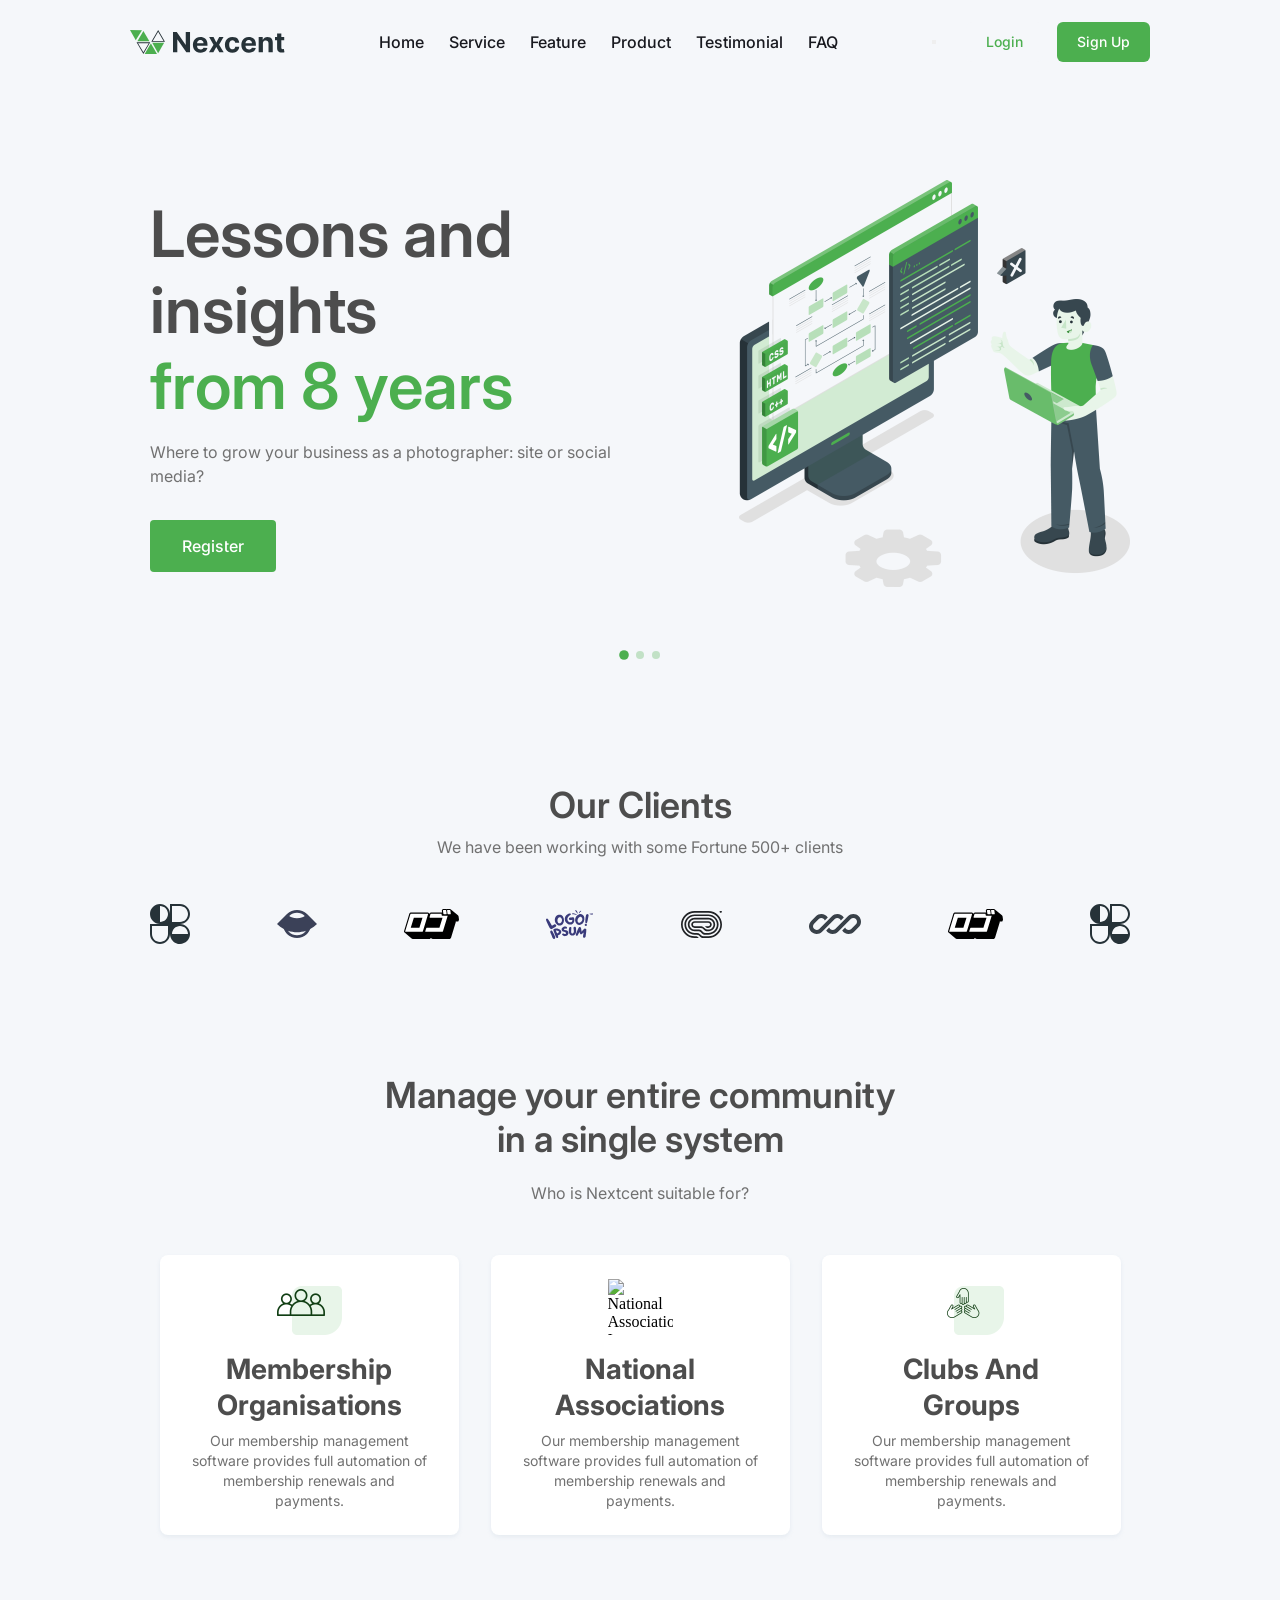
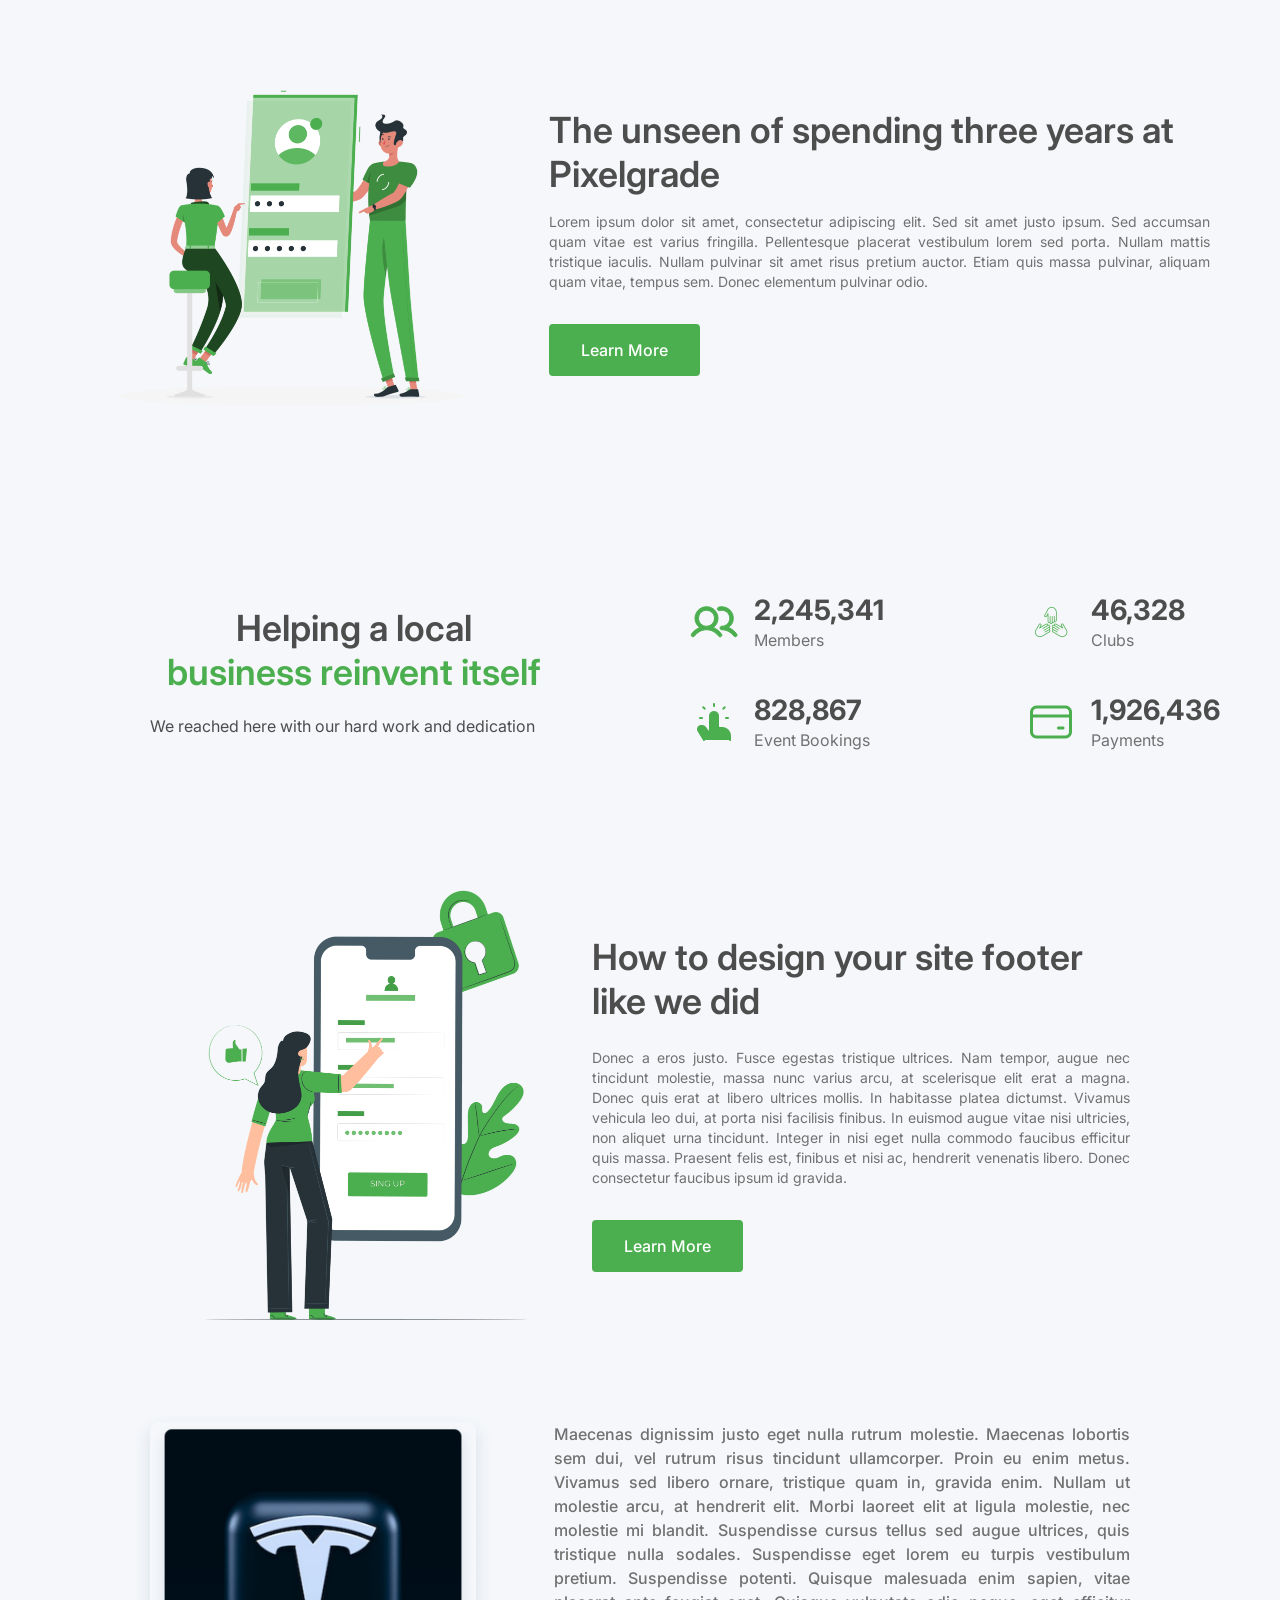
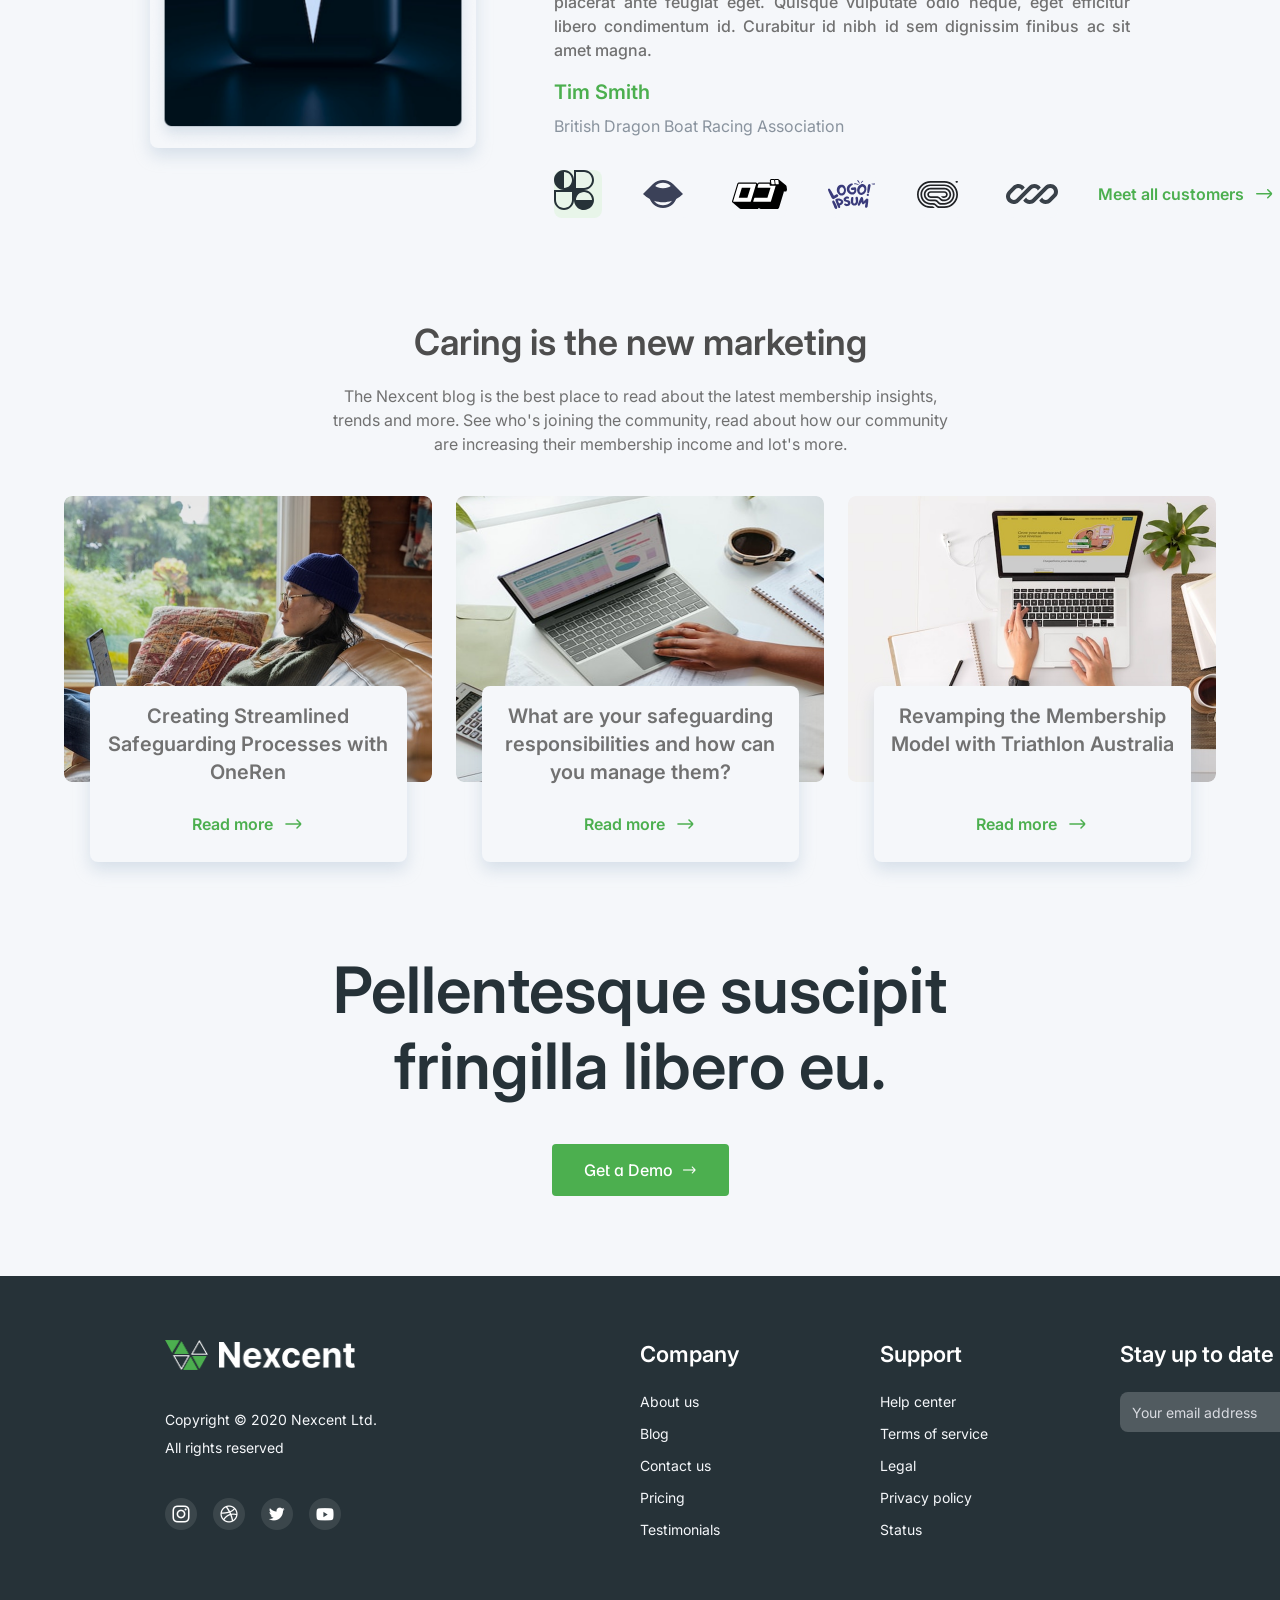
==== index.html @ bb21c82c "Add files via upload" ====
<!DOCTYPE html>
<html lang="en">
<head>
    <meta charset="UTF-8">
    <meta name="viewport" content="width=device-width, initial-scale=1.0">
    <title>Document</title>
    <link rel="preconnect" href="https://fonts.googleapis.com">
    <link rel="preconnect" href="https://fonts.gstatic.com" crossorigin>
    <link href="https://fonts.googleapis.com/css2?family=Inter:ital,opsz,wght@0,14..32,500;1,14..32,500&display=swap"
        rel="stylesheet">
    <link rel="stylesheet" href="./styles.css">
    <link rel="stylesheet" href="./media.css">
</head>


<body>

  <!-- ==========================================================================
       1. NAVBAR / HEADER (Layer: Frame 36)
       ========================================================================== -->
  <header class="navbar-frame">
    <div class="nav-container">
      <a href="#" class="nav-container__logo">
        <img src="./images/Icon.svg" alt="nexcent icon">
        <img src="./images/Nexcent.svg" alt="">
      </a>

      <div class="nav-menu-wrapper">
      <nav class="nav-container__menu">
        <a href="#" class="nav-container__link">Home</a>
        <a href="#" class="nav-container__link">Service</a>
        <a href="#" class="nav-container__link">Feature</a>
        <a href="#" class="nav-container__link">Product</a>
        <a href="#" class="nav-container__link">Testimonial</a>
        <a href="#" class="nav-container__link">FAQ</a>
      </nav>
      </div>


      <button class="hamburger" aria-label="Toggle navigation">
        <span class="bar"></span>
        <span class="bar"></span>
        <span class="bar"></span>
      </button>

      
      <div class="nav-container__actions">
        <button class="btn btn--secondary">Login</button>
        <button class="btn btn--primary">Sign Up</button>
      </div>
    </div>
  </header>

<main class="home">
  <section class="hero">
    <div class="container hero__container">

      <div class="hero__layout-wrapper">

        <div class="hero__left-branch">

          <div class="hero__text-group">
            <h1 class="hero__title">
              Lessons and insights
              <br>
              <span class="hero__title--green">from 8 years</span>
            </h1>
            <p class="hero__subtitle">Where to grow your business as a photographer: site or social media?</p>
          </div>

          <div class="hero__button-box">
            <a href="#" class="btn btn--signup">Register</a>
          </div>

        </div>

        <div class="hero__right-branch">
          <img src="./images/Illustration.png" alt="Illustration" class="hero__image">
        </div>

        <div class="hero__slider-dots">
          <span class="dot dot--active"></span>
          <span class="dot"></span>
          <span class="dot"></span>
        </div>

      </div>

      <div class="hero__dots">
        <span class="hero__dot hero__dot--active"></span>
        <span class="hero__dot"></span>
        <span class="hero__dot"></span>
      </div>

    </div>
  </section>

  <section class="clients">
    <div class="clients__text-group">
      <h2 class="clients__title">Our Clients</h2>
      <p class="clients__description">We have been working with some Fortune 500+ clients</p>
    </div>

    <div class="clients__logos">
      <img
        src="./Minimal Landing Page Design _ Website Home Page Design _ Agency Website UI Design (Community)_icon/1.svg"
        alt="Client Logo" class="clients__logo-img">
      <img
        src="./Minimal Landing Page Design _ Website Home Page Design _ Agency Website UI Design (Community)_icon/2.svg"
        alt="Client Logo" class="clients__logo-img">
      <img
        src="./Minimal Landing Page Design _ Website Home Page Design _ Agency Website UI Design (Community)_icon/3.svg"
        alt="Client Logo" class="clients__logo-img">
      <img
        src="./Minimal Landing Page Design _ Website Home Page Design _ Agency Website UI Design (Community)_icon/4.svg"
        alt="Client Logo" class="clients__logo-img">
      <img
        src="./Minimal Landing Page Design _ Website Home Page Design _ Agency Website UI Design (Community)_icon/5.svg"
        alt="Client Logo" class="clients__logo-img">
      <img
        src="./Minimal Landing Page Design _ Website Home Page Design _ Agency Website UI Design (Community)_icon/6.svg"
        alt="Client Logo" class="clients__logo-img">
      <img
        src="./Minimal Landing Page Design _ Website Home Page Design _ Agency Website UI Design (Community)_icon/3.svg"
        alt="Client Logo" class="clients__logo-img">
      <img
        src="./Minimal Landing Page Design _ Website Home Page Design _ Agency Website UI Design (Community)_icon/1.svg"
        alt="Client Logo" class="clients__logo-img">
    </div>
  </section>

  <section class="community">
    <div class="community__text-group">
      <h2 class="community__title">Manage your entire community <br> in a single system</h2>
      <p class="community__description">Who is Nextcent suitable for?</p>
    </div>

    <div class="community__cards-container">

      <article class="community__card">
        <div class="community__card-header">
          <div class="community__card-icon-wrapper">
            <img src="./images/first.png" alt="Membership Icon" class="community__card-icon">
          </div>
          <h3 class="community__card-title">Membership Organisations</h3>
        </div>
        <div class="community__card-body">
          <p class="community__card-description">
            Our membership management software provides full automation of membership renewals and payments.
          </p>
        </div>
      </article>

      <article class="community__card">
        <div class="community__card-header">
          <div class="community__card-icon-wrapper">
            <img src="./imageS/second.png" alt="National Associations Icon" class="community__card-icon">
          </div>
          <h3 class="community__card-title">National Associations</h3>
        </div>
        <div class="community__card-body">
          <p class="community__card-description">
            Our membership management software provides full automation of membership renewals and payments.
          </p>
        </div>
      </article>

      <article class="community__card">
        <div class="community__card-header">
          <div class="community__card-icon-wrapper">
            <img src="./images/third.png" alt="Clubs And Groups Icon" class="community__card-icon">
          </div>
          <h3 class="community__card-title">Clubs And <br> Groups</h3>
        </div>
        <div class="community__card-body">
          <p class="community__card-description">
            Our membership management software provides full automation of membership renewals and payments.
          </p>
        </div>
      </article>

    </div>
  </section>
</main>

<!-- MAIN BODY WRAPPER CONTAINER -->
<main class="body-container">

  <!-- 1. UNLOCK SECTION -->
  <section class="unlock">
    <div class="unlock__container">
      <!-- Frame 35: Graphic Element Frame -->
      <div class="unlock__image-wrapper">
        <img src="images/rafiki.png" alt="Illustration" class="unlock__img">
      </div>

      <!-- Frame 6: Content Box Layout -->
      <div class="unlock__content">
        <!-- Frame 5: Header & Description Group -->
        <div class="unlock__text-group">
          <h2 class="unlock__title">The unseen of spending three years at Pixelgrade</h2>
          <p class="unlock__description">
            Lorem ipsum dolor sit amet, consectetur adipiscing elit. Sed sit amet justo ipsum. Sed accumsan
            quam vitae est varius fringilla. Pellentesque placerat vestibulum lorem sed porta. Nullam mattis
            tristique iaculis. Nullam pulvinar sit amet risus pretium auctor. Etiam quis massa pulvinar,
            aliquam quam vitae, tempus sem. Donec elementum pulvinar odio.
          </p>
        </div>

        <!-- Button Layer with text Label -->
        <a href="#" class="unlock__button">
          <span class="unlock__button-label">Learn More</span>
        </a>
      </div>
    </div>
  </section>

  <!-- 2. ACHIEVEMENTS SECTION -->
  <section class="achievements">
    <div class="achievements__container">
      <!-- Section Heading Wrapper -->
      <div class="achievements__heading-wrapper">
        <div class="achievements__text-group">
          <h2 class="achievements__title">Helping a local <br> <span class="text-green">business reinvent
              itself</span></h2>
        </div>
        <p class="achievements__description">We reached here with our hard work and dedication</p>
      </div>

      <!-- Counts Grid/Container -->
      <div class="achievements__counts">
        <!-- Row 1 -->
        <div class="achievements__row">
          <!-- Stat Card 1 (Layer 2) -->
          <div class="achievements__item">
            <img src="images/Achieve1.svg" alt="" class="achievements__icon" width="48" height="48">
            <div class="achievements__details">
              <span class="achievements__number">2,245,341</span>
              <span class="achievements__label">Members</span>
            </div>
          </div>
          <!-- Stat Card 2 (Layer 1) -->
          <div class="achievements__item">
            <img src="./images/Achieve2.png" alt="" class="achievements__icon" width="48" height="48">
            <div class="achievements__details">
              <span class="achievements__number">46,328</span>
              <span class="achievements__label">Clubs</span>
            </div>
          </div>
        </div>

        <!-- Row 2 -->
        <div class="achievements__row">
          <!-- Stat Card 3 (Layer 3) -->
          <div class="achievements__item">
            <img src="images/Achieve3.png" alt="" class="achievements__icon" width="48" height="48">
            <div class="achievements__details">
              <span class="achievements__number">828,867</span>
              <span class="achievements__label">Event Bookings</span>
            </div>
          </div>
          <!-- Stat Card 4 (Layer 4) -->
          <div class="achievements__item">
            <img src="images/Achieve4.png" alt="" class="achievements__icon" width="48" height="48">
            <div class="achievements__details">
              <span class="achievements__number">1,926,436</span>
              <span class="achievements__label">Payments</span>
            </div>
          </div>
        </div>
      </div>
    </div>
  </section>

  <!-- 3. CALENDAR SECTION -->
  <section class="calendar">
    <div class="calendar__container">
      <!-- Graphic Element Frame (mobile-login/pana) -->
      <div class="calendar__image-wrapper">
        <img src="./images/pana.png" alt="Illustration" class="calendar__img">
      </div>

      <!-- Frame 6: Content Box Layout -->
      <div class="calendar__content">
        <!-- Frame 5: Header & Description Group -->
        <div class="calendar__text-group">
          <h2 class="calendar__title">How to design your site footer like we&nbsp;did</h2>
          <p class="calendar__description">
            Donec a eros justo. Fusce egestas tristique ultrices. Nam tempor, augue nec tincidunt molestie,
            massa nunc varius arcu, at scelerisque elit erat a magna. Donec quis erat at libero ultrices
            mollis. In habitasse platea dictumst. Vivamus vehicula leo dui, at porta nisi facilisis finibus.
            In euismod augue vitae nisi ultricies, non aliquet urna tincidunt. Integer in nisi eget nulla
            commodo faucibus efficitur quis massa. Praesent felis est, finibus et nisi ac, hendrerit
            venenatis libero. Donec consectetur faucibus ipsum id gravida.
          </p>
        </div>

        <!-- Button Layer with text Label -->
        <a href="#" class="calendar__button">
          <span class="calendar__button-label">Learn More</span>
        </a>
      </div>
    </div>
  </section>

  <!-- 4. CUSTOMER'S (TESTIMONIALS) SECTION -->
  <section class="customers">
    <div class="customers__container">
      <!-- Image 9 (326x326 Product Preview Asset) -->
      <div class="customers__image-wrapper">
        <img src="images/calendar.png" alt="Tesla Branding" class="customers__img" width="326" height="326">
      </div>

      <!-- Frame 11: Main Copy & Layout Container -->
      <div class="customers__info">
        <!-- Content Block Layout Track -->
        <div class="customers__content">
          <p class="customers__quote">
            Maecenas dignissim justo eget nulla rutrum molestie. Maecenas lobortis sem dui, vel rutrum risus
            tincidunt ullamcorper. Proin eu enim metus. Vivamus sed libero ornare, tristique quam in,
            gravida enim. Nullam ut molestie arcu, at hendrerit elit. Morbi laoreet elit at ligula molestie,
            nec molestie mi blandit. Suspendisse cursus tellus sed augue ultrices, quis tristique nulla
            sodales. Suspendisse eget lorem eu turpis vestibulum pretium. Suspendisse potenti. Quisque
            malesuada enim sapien, vitae placerat ante feugiat eget. Quisque vulputate odio neque, eget
            efficitur libero condimentum id. Curabitur id nibh id sem dignissim finibus ac sit amet magna.
          </p>

          <!-- Frame 7: Author Credentials Info Stacking -->
          <div class="customers__author-meta">
            <h4 class="customers__name">Tim Smith</h4>
            <span class="customers__title">British Dragon Boat Racing Association</span>
          </div>
        </div>

        <!-- Frame 14: Bottom Utility Bar -->
        <div class="customers__footer-row">
          <!-- Frame 10: Mini Logo Track Grid Wrapper -->
          <div class="customers__logos">

            <div class="customers__logo-logo1">
              <img
                src="./Minimal Landing Page Design _ Website Home Page Design _ Agency Website UI Design (Community)_icon/1.svg"
                alt="Client Logo 1">
            </div>

            <div class="customers__logo-logo2">
              <img
                src="./Minimal Landing Page Design _ Website Home Page Design _ Agency Website UI Design (Community)_icon/2.svg"
                alt="Client Logo 2">
            </div>

            <div class="customers__logo-logo3">
              <img
                src="./Minimal Landing Page Design _ Website Home Page Design _ Agency Website UI Design (Community)_icon/3.svg"
                alt="Client Logo 3">
            </div>

            <div class="customers__logo-logo4">
              <img
                src="./Minimal Landing Page Design _ Website Home Page Design _ Agency Website UI Design (Community)_icon/4.svg"
                alt="Client Logo 4">
            </div>

            <div class="customers__logo-logo5">
              <img
                src="./Minimal Landing Page Design _ Website Home Page Design _ Agency Website UI Design (Community)_icon/5.svg"
                alt="Client Logo 5">
            </div>

            <div class="customers__logo-logo6">
              <img
                src="./Minimal Landing Page Design _ Website Home Page Design _ Agency Website UI Design (Community)_icon/6.svg"
                alt="Client Logo 6">
            </div>

          </div>


          <!-- Frame 13: Interactive Navigation Call To Action link -->
          <a href="#" class="customers__link">
            <span class="customers__link-text">Meet all customers</span>
            <span class="customers__link-icon">
              <svg xmlns="http://www.w3.org/2000/svg" width="17" height="10" viewBox="0 0 17 10" fill="none">
                <path
                  d="M11.75 8.75L15.0429 5.45711C15.4334 5.06658 15.4334 4.43342 15.0429 4.04289L11.75 0.75M14.75 4.75L0.75 4.75"
                  stroke="#4CAF4F" stroke-width="1.5" stroke-linecap="round" />
              </svg>
            </span>
          </a>
        </div>
      </div>
    </div>
  </section>

  <!-- 5. COMMUNITY UPDATES (BLOG) SECTION -->
  <section class="community-updates">
    <!-- Top Component Tracking Header Block -->
    <div class="community-updates__header">
      <h2 class="community-updates__title">Caring is the new marketing</h2>
      <p class="community-updates__subtitle">
        The Nexcent blog is the best place to read about the latest membership insights, trends and more. See
        who's joining the community, read about how our community are increasing their membership income and
        lot's more.
      </p>
    </div>

    <!-- Frame 15: Grid Row Track Frame Container -->
    <div class="community-updates__grid">
      <!-- Card Item 1 -->
      <article class="community-updates__card">
        <div class="community-updates__image-wrapper">
          <img src="./images/image 18.png" alt="Article Summary" class="community-updates__img" width="368"
            height="286">
        </div>
        <!-- Floating Overlay Content Block Frame -->
        <div class="community-updates__content">
          <h3 class="community-updates__card-title">Creating Streamlined Safeguarding Processes with OneRen
          </h3>
          <!-- Frame 13: Link Layout Wrapper -->
          <a href="#" class="community-updates__link">
            <span class="community-updates__link-label">Read more</span>
            <img src="./images/Right.png" alt="right-arrow" class="community-updates__arrow">
          </a>
        </div>
      </article>

      <!-- Card Item 2 -->
      <article class="community-updates__card">
        <div class="community-updates__image-wrapper">
          <img src="./images/image 19.png" alt="Article Summary" class="community-updates__img" width="368"
            height="286">
        </div>
        <!-- Floating Overlay Content Block Frame -->
        <div class="community-updates__content">
          <h3 class="community-updates__card-title">What are your safeguarding responsibilities and how can
            you manage them?</h3>
          <!-- Frame 13: Link Layout Wrapper -->
          <a href="#" class="community-updates__link">
            <span class="community-updates__link-label">Read more</span>
            <img src="./images/Right.png" alt="right-arrow" class="community-updates__arrow">
          </a>
        </div>
      </article>

      <!-- Card Item 3 -->
      <article class="community-updates__card">
        <div class="community-updates__image-wrapper">
          <img src="./images/image 20.png" alt="Article Summary" class="community-updates__img" width="368"
            height="286">
        </div>
        <!-- Floating Overlay Content Block Frame -->
        <div class="community-updates__content">
          <h3 class="community-updates__card-title">Revamping the Membership Model with Triathlon Australia
          </h3>
          <!-- Frame 13: Link Layout Wrapper -->
          <a href="#" class="community-updates__link">
            <span class="community-updates__link-label">Read more</span>
            <img src="./images/Right.png" alt="right-arrow" class="community-updates__arrow">
          </a>
        </div>
      </article>
    </div>
  </section>

</main>

<!-- ==========================================================================
          MAIN SITE FOOTER WITH INTEGRATED CTA BANNER
          ========================================================================== -->
<footer class="main-footer">

  <!-- 1. TOP SECTION: CALL TO ACTION BANNER -->
  <section class="main-footer__cta">
    <div class="container main-footer__cta-container">
      <h2 class="main-footer__cta-title">Pellentesque suscipit <br> fringilla libero eu.</h2>

      <a href="#" class="btn btn--primary main-footer__cta-btn">
        <span class="main-footer__cta-btn-label">Get a Demo</span>
        <img src="./images/Right-white.png" alt="right arrow" class="main-footer__cta-btn-arrow" width="16" height="16">
      </a>
    </div>
  </section>

  <!-- 2. BOTTOM SECTION: CORE FOOTER LINKS & INFO -->
  <div class="main-footer__bottom">
    <div class="container main-footer__bottom-container">

      <!-- Column 1: Company Information Block -->
      <div class="main-footer__company-info">
        <a href="#" class="main-footer__logo">
          <img src="./images/Icon.png" alt="" class="main-footer__logo-icon" aria-hidden="true">
          <img src="./images/Nexcent.png" alt="Nexcent" class="main-footer__logo-text">
        </a>

        <div class="main-footer__copyright">
          <p class="main-footer__copyright-text">Copyright © 2020 Nexcent Ltd.</p>
          <p class="main-footer__copyright-subtext">All rights reserved</p>
        </div>

        <div class="main-footer__social-links">
          <a href="#" class="main-footer__social-icon" aria-label="Instagram">
            <img src="./images/footer1.png" alt="">
          </a>
          <a href="#" class="main-footer__social-icon" aria-label="Dribbble">
            <img src="./images/footer2.png" alt="">
          </a>
          <a href="#" class="main-footer__social-icon" aria-label="Twitter">
            <img src="./images/footer3.png" alt="">
          </a>
          <a href="#" class="main-footer__social-icon" aria-label="YouTube">
            <img src="./images/footer4.png" alt="">
          </a>
        </div>
      </div>

      <!-- Columns 2, 3 & 4 Grid Links Wrapper -->
      <div class="main-footer__links-grid">

        <!-- Navigation Column 1: Company -->
        <div class="main-footer__links-col">
          <h4 class="main-footer__links-title">Company</h4>
          <ul class="main-footer__links-list">
            <li><a href="#" class="main-footer__link">About us</a></li>
            <li><a href="#" class="main-footer__link">Blog</a></li>
            <li><a href="#" class="main-footer__link">Contact us</a></li>
            <li><a href="#" class="main-footer__link">Pricing</a></li>
            <li><a href="#" class="main-footer__link">Testimonials</a></li>
          </ul>
        </div>

        <!-- Navigation Column 2: Support -->
        <div class="main-footer__links-col">
          <h4 class="main-footer__links-title">Support</h4>
          <ul class="main-footer__links-list">
            <li><a href="#" class="main-footer__link">Help center</a></li>
            <li><a href="#" class="main-footer__link">Terms of service</a></li>
            <li><a href="#" class="main-footer__link">Legal</a></li>
            <li><a href="#" class="main-footer__link">Privacy policy</a></li>
            <li><a href="#" class="main-footer__link">Status</a></li>
          </ul>
        </div>

        <!-- Navigation Column 3: Stay Up To Date -->
        <div class="main-footer__links-col main-footer__links-col--newsletter">
          <h4 class="main-footer__links-title">Stay up to date</h4>

          <form class="main-footer__newsletter-form">
            <div class="main-footer__input-wrapper">
              <input type="email" placeholder="Your email address" class="main-footer__input" required
                aria-label="Your email address">
              <button type="submit" class="main-footer__input-btn" aria-label="Subscribe">
                <svg xmlns="http://www.w3.org/2000/svg" width="18" height="18" viewBox="0 0 18 18" fill="none">
                  <g clip-path="url(#clip0_1383_860)">
                    <path fill-rule="evenodd" clip-rule="evenodd"
                      d="M17.0303 0.969691C17.2341 1.17342 17.3031 1.47584 17.2079 1.74778L11.9579 16.7478C11.8563 17.038 11.5878 17.2369 11.2806 17.2494C10.9733 17.2619 10.6895 17.0856 10.5646 16.8046L7.6818 10.3182L1.1954 7.43538C0.91439 7.31049 0.738092 7.02671 0.750627 6.71945C0.763163 6.41219 0.961991 6.14371 1.25224 6.04213L16.2522 0.792127C16.5242 0.696948 16.8266 0.765962 17.0303 0.969691ZM9.14456 9.91612L11.1671 14.4667L14.7064 4.35429L9.14456 9.91612ZM13.6457 3.29362L3.53331 6.83297L8.0839 8.85546L13.6457 3.29362Z"
                      fill="white" />
                  </g>
                  <defs>
                    <clipPath id="clip0_1383_860">
                      <rect width="18" height="18" fill="white" />
                    </clipPath>
                  </defs>
                </svg>
              </button>
            </div>
          </form>
        </div>

      </div>

    </div>
  </div>
</footer>
<script src="./index.js"></script>
</body>

  </html>
---- styles.css ----
* {
    margin: 0;
    padding: 0;
    box-sizing: border-box;
}

html, body {
    background-color: var(--Neutral-Silver, #F5F7FA);
    width: 100%;
    overflow-x: hidden;
}

*, *::before, *::after {
    box-sizing: border-box;
}


img,svg {
    max-width: 100%;
    height: auto;

}

.navbar-frame {
    width: 100%;
    height: 84px;
    background: var(--Neutral-Silver, #F5F7FA);
    display: flex;
    align-items: center;
    transition: background-color 0.3s ease, backdrop-filter 0.3s ease, box-shadow 0.3s ease;
    position: fixed;
    top: 0;
    left: 0;
    z-index: 1000;
}

.navbar-frame--scrolled {
    background: rgba(245, 247, 250, 0.8);
    backdrop-filter: blur(12px);
    -webkit-backdrop-filter: blur(12px);
    box-shadow: 0 4px 20px rgba(24, 25, 31, 0.04);
}

.nav-container {
    width: 100%;
    max-width: 1440px;
    height: 100%;
    margin: 0 auto;
    padding: 0 130px;
    display: flex;
    align-items: center;
    justify-content: space-between;
}

.nav-container__logo{
    display: flex;
    align-items: center;
    gap: 8px;
}

.nav-container__logo img {
    display: block;
    height: auto;
}

.nav-menu-wrapper{
    width: 588px;
    height: 24px;
}

.nav-container__menu {
    display:flex;
    justify-content: center;
    align-items: center;
    gap: 25px;
    width: 588px;
    height: 24px;
}

.nav-container__link{
    display: flex;
    align-items: center;
    gap: 10px;
    text-decoration: none;
    color: var(--Text-Gray-900, #18191F);
    font-family: 'Inter', sans-serif;
    font-size: 16px;
    font-style: normal;
    font-weight: 500;
    line-height: 24px;
    position: relative;
}

.nav-container__link::after {
    content: '';
    position: absolute;
    bottom: -4px;
    left: 0;
    width: 100%;
    height: 2px;
    background-color: var(--Brand-Primary, #4CAF4F);
    transform: scaleX(0);
    transform-origin: right;
    transition: transform 0.3s cubic-bezier(0.25, 1, 0.5, 1);
}

.nav-container__link:hover::after {
    transform: scaleX(1);
    transform-origin: left;
}

.nav-container__actions{
    display: inline-flex;
    align-items: flex-start;
    gap: 14px;
}

.btn {
    display: flex;
    padding: 10px 20px;
    align-items: center;
    gap: 10px;
    border: none;
    border-radius: 6px;
    cursor: pointer;
    text-align: center;
    font-feature-settings: 'salt' on, 'liga' off, 'clig' off;
    font-family: 'Inter', sans-serif;
    font-size: 14px;
    font-style: normal;
    font-weight: 500;
    line-height: 20px;
    transition: background-color 0.25s ease, transform 0.25s cubic-bezier(0.25, 1, 0.5, 1), box-shadow 0.25s ease;
}

.btn--secondary {
    background: var(--Neutral-Silver, #F5F7FA);
    color: var(--Brand-Primary, #4CAF4F);
}

.btn--primary {
    background: var(--Brand-Primary, #4CAF4F);
    color: var(--Default-White, #FFF);
}

.btn--primary:hover {
    background: #3B8E3F;
    transform: translateY(-2px);
    box-shadow: 0 4px 14px rgba(76, 175, 79, 0.3);
}

.btn--secondary:hover {
    background: #EBEFF4;
    transform: translateY(-2px);
    box-shadow: 0 4px 12px rgba(24, 25, 31, 0.05);
}

main {
    display: flex;
    flex-direction: column;
    align-items: flex-start;
    gap: 40px;
    width: 100%;
}


body {
    padding-top: 84px;
}

/* The full-width outer section providing the light silver background */
.hero {
    background: var(--Neutral-Silver, #F5F7FA);
    width: 100%;
}

/* The layout engine container splitting the left and right branches */
.hero__layout-wrapper {
    display: flex;
    justify-content: center;
    /* or flex-start, depending on if you want it perfectly centered */
    align-items: center;
    gap: 104px;
    /* This will now be the ONLY space between the text and image */
    padding: 96px 150px;
    width: 100%;
    max-width: 1440px;
    margin: 0 auto;
}

.hero__left-branch {
    display: flex;
    flex-direction: column;
    align-items: flex-start;
    /* Keeps all text and the button left-aligned */
    gap: 32px;
    /* Perfect 32px gap separating text box and button box */
    flex: 1 1 0;
    /* Let it scale smoothly across modern screens */
    min-width: 450px;
}

.hero__text-group {
    display: flex;
    flex-direction: column;
    align-items: flex-start;
    gap: 16px;
    align-self: stretch;
}

.hero__title {
    align-self: stretch;
    color: var(--Neutral-D_Grey, #4D4D4D);
    font-family: 'Inter', sans-serif;
    font-size: 64px;
    font-style: normal;
    font-weight: 600;
    line-height: 76px;
    /* 118.75% */
    margin: 0px;
}

/* Modifer class to turn just the specific phrase green */
.hero__title--green {
    color: var(--Brand-Primary, #4CAF4F);
}

.hero__subtitle {
    align-self: stretch;
    margin: 0;
    /* Clear out default browser paragraph margins */
    color: var(--Neutral-Grey, #717171);
    font-family: 'Inter', sans-serif;
    font-size: 16px;
    font-style: normal;
    font-weight: 400;
    line-height: 24px;
    /* 150% */
}

/* 1. The wrapper handles positioning in your left column */
.hero__button-box {
    display: block;
}

/* 2. The link itself holds all the style, padding, and text tokens */
.btn--signup {
    /* Layout & Box Size */
    display: inline-flex;
    padding: 14px 32px;
    justify-content: center;
    align-items: center;
    gap: 10px;
    border-radius: 4px;
    background: var(--Brand-Primary, #4CAF4F);
    text-decoration: none;

    /* Typography */
    color: var(--Neutral-White, #FFF);
    text-align: center;
    font-family: 'Inter', sans-serif;
    font-size: 16px;
    font-style: normal;
    font-weight: 500;
    line-height: 24px;

    /* Micro-interactions */
    cursor: pointer;
    /* Smoothly transitions the background color over 0.2 seconds */
    transition: background-color 0.2s ease, transform 0.1s ease;
}

/* 3. Hover State (When user mouse glides over) */
.btn--signup:hover {
    /* A slightly deeper rich green for visual feedback */
    background-color: #3B8E41;
}

/* 4. Active State (The exact millisecond the user clicks down) */
.btn--signup:active {
    /* Gives a subtle "pressed down" physical depth effect */
    transform: scale(0.98);
}

/* 1. The container defines the exact box size from Figma */
.hero__right-branch {
    width: 391px;
    height: 407px;
    display: flex;
    justify-content: center;
    align-items: center;
    flex-shrink: 0;
}

/* 2. The image fluidly fills the container perfectly */
.hero__image {
    width: 100%;
    height: 100%;
    object-fit: contain;
    /* Ensures the illustration stays sharp and un-stretched */
    display: block;
}

/* Make sure your main container allows absolute positioning inside it */
.hero {
    position: relative;
    background-color: var(--Neutral-Silver, #F5F7FA);
    width: 100%;
}

/* 1. Position the dot wrapper at the bottom center */
.hero__slider-dots {
    position: absolute;
    bottom: 24px;
    /* Distance from the bottom edge of the hero section */
    left: 50%;
    transform: translateX(-50%);
    /* Perfectly centers it horizontally */

    display: flex;
    gap: 8px;
    /* Space between each dot */
}

/* 2. Style the individual dots */
.dot {
    width: 8px;
    height: 8px;
    border-radius: 50%;
    background-color: var(--Brand-Primary-Light, #4CAF4F);
    opacity: 0.3;
    /* Inactive dots are faded out */
    cursor: pointer;
    transition: opacity 0.2s ease, transform 0.2s ease;
}

/* 3. Style the active/selected dot */
.dot--active {
    opacity: 1;
    /* Fully visible */
    transform: scale(1.2);
    /* Slightly larger to stand out, or you can make it oblong if Figma shows a pill shape */
}

/* Hover effect for desktop users */
.dot:hover {
    opacity: 0.7;
}

.home {
    /* Changed from inline-flex to flex so the container fills the full screen width */
    display: flex;
    flex-direction: column;
    align-items: flex-start;

    /* This keeps the exact 40px spacing between Hero, Clients, and Community from Figma */
    gap: 100px;
    width: 100%;
}

/* ==========================================================================
   CLIENTS SECTION STYLES
   ========================================================================== */

.clients {
    display: flex;
    flex-direction: column;
    align-items: center;

    /* Matches the exact 16px vertical gap between text and logos from your Figma specs */
    gap: 16px;

    /* Global alignment footprint */
    width: 100%;
    max-width: 1440px;
    margin: 0 auto;
    padding: 0 150px;
    box-sizing: border-box;
}

.clients__text-group {
    display: flex;
    flex-direction: column;
    align-items: center;

    /* Keeps your exact 8px vertical gap between the title and the description */
    gap: 8px;

    /* Responsive fix: Fits beautifully inside your 150px padding axis */
    width: 100%;
    max-width: 1110px;

    /* Centers the text content inside itself */
    text-align: center;
}

.clients__logos {
    display: flex;
    height: 98px;
    justify-content: space-between;
    align-items: center;
    align-self: stretch;
    /* Spreads out perfectly to match the text group width above */

    /* Responsive safety: Allows logos to wrap on smaller screens instead of shrinking to microscopic sizes */
    flex-wrap: wrap;
}

/* Optional: Clean constraint for the logo images inside so they scale uniformly */
.clients__logo-img {
    max-height: 100%;
    object-fit: contain;
}

.clients__title {
    align-self: stretch;
    color: var(--Neutral-D_Grey, #4D4D4D);
    text-align: center;

    /* Heading/Headline 2 */
    font-family: 'Inter', sans-serif;
    font-size: 36px;
    font-style: normal;
    font-weight: 600;
    line-height: 44px;
    /* 122.222% */

    /* Clear out default browser heading margins */
    margin: 0;
}

.clients__description {
    align-self: stretch;
    color: var(--Neutral-Grey, #717171);
    text-align: center;

    /* Body/Regular/Body 2 */
    font-family: 'Inter', sans-serif;
    font-size: 16px;
    font-style: normal;
    font-weight: 400;
    line-height: 24px;
    /* 150% */

    /* Clear out default browser paragraph margins */
    margin: 0;
}

.clients__logos {
    display: flex;
    height: 98px;
    justify-content: space-between;
    align-items: center;
    align-self: stretch;
}

.community {
    display: flex;
    flex-direction: column;
    align-items: center;

    /* Exact 16px vertical gap between the title group and the cards container */
    gap: 50px;

    /* Matches your global layout footprint */
    width: 100%;
    max-width: 1440px;
    margin: 0 auto;
    padding: 0 150px;
    /* Aligns with your navbar and hero boundaries */
    box-sizing: border-box;
}

.community__text-group {
    display: flex;
    flex-direction: column;
    align-items: center;
    /* Centers the title and description text fields */

    /* Exact 8px vertical gap between your title and subtitle from Figma */
    gap: 20px;

    width: 100%;
    align-self: stretch;
    /* Allows it to expand cleanly within the master community section */
}

.community__title {
    width: 100%;
    max-width: 542px;
    /* Forces text wrap to match Figma exactly on desktop */
    color: var(--Neutral-D_Grey, #4D4D4D);
    text-align: center;

    /* Heading/Headline 2 */
    font-family: 'Inter', sans-serif;
    font-size: 36px;
    font-style: normal;
    font-weight: 600;
    line-height: 44px;
    /* 122.222% */

    /* Clear default browser margins */
    margin: 0;
}

.community__description {
    align-self: stretch;
    color: var(--Neutral-Grey, #717171);
    text-align: center;

    /* Body/Regular/Body 2 */
    font-family: 'Inter', sans-serif;
    font-size: 16px;
    font-style: normal;
    font-weight: 400;
    line-height: 24px;
    /* 150% */

    /* Clear default browser margins */
    margin: 0;
}

.community__cards-container {
    display: flex;
    justify-content: center;
    align-items: center;
    gap: 32px;
    /* Matches our locked-in global footprint */
    width: 100%;
    max-width: 1440px;
    box-sizing: border-box;

    /* Responsive safety: lets cards stack vertically on smaller mobile screens */
    flex-wrap: wrap;
}

/* 1. Base Card Styling (Ensure transitions are active) */
.community__card {
    background: #FFFFFF;
    border-radius: 8px;
    /* Smooth rounded corners */
    padding: 24px;
    box-sizing: border-box;

    /* Crucial: Smooth transition for the shadow and positioning change */
    transition: transform 0.3s cubic-bezier(0.25, 0.8, 0.25, 1),
        box-shadow 0.3s cubic-bezier(0.25, 0.8, 0.25, 1);

    /* Optional base shadow so the transition isn't harsh */
    box-shadow: 0 2px 4px rgba(0, 0, 0, 0.05);
}

/* 2. The Hover Trigger */
.community__card:hover {
    /* Lifts the card slightly upwards */
    transform: translateY(-6px);

    /* Creates a soft, deep depth shadow underneath */
    box-shadow: 0 12px 24px rgba(0, 0, 0, 0.12);

    /* Changes cursor to hand pointer to indicate interactivity */
    cursor: pointer;
}

/* 3. Optional: Subtle Icon Pop on Hover */
/* This gives an extra micro-interaction to the icon inside the active card */
.community__card:hover .community__card-icon {
    transform: scale(1.05);
}

.community__card-icon {
    transition: transform 0.3s ease;
}

.community__card {
    display: flex;
    flex-direction: column;
    align-items: center;

    /* Exact layout & padding sizing from Figma */
    width: 299px;
    padding: 24px 32px;
    gap: 8px;
    /* Internal vertical spacing between icon, title, and text */
    flex-shrink: 0;

    /* Visual styling variables */
    border-radius: 8px;
    background: var(--Neutral-White, #FFF);
    box-shadow: 0 2px 4px 0 rgba(171, 190, 209, 0.20);
    box-sizing: border-box;
    /* Ensures padding stays contained within the 299px width */
}

.community__card-header {
    display: flex;
    flex-direction: column;
    align-items: center;

    /* Exact 16px gap separating the icon image and the title text from Figma */
    gap: 16px;

    width: 100%;
    max-width: 267px;
    /* Matches the layout bounds inside your card components */
}

.community__card-icon-wrapper {
    width: 65px;
    height: 56px;

    /* Ensures centering if your icons are raw SVGs inside the wrapper */
    display: flex;
    justify-content: center;
    align-items: center;
}

/* Optional: Ensures the vector/image itself fills the bounding box properly */
.community__card-icon-wrapper img {
    width: 100%;
    height: 100%;
    object-fit: contain;
}

.community__card-title {
    align-self: stretch;
    color: var(--Neutral-D_Grey, #4D4D4D);
    text-align: center;

    /* Heading/Headline 3 */
    font-family: 'Inter', sans-serif;
    font-size: 28px;
    font-style: normal;
    font-weight: 700;
    line-height: 36px;
    /* 128.571% */

    /* Clear default browser heading margins */
    margin: 0;
}

.community__card-body {
    display: flex;
    align-items: flex-start;

    /* Exact 8px internal vertical/horizontal gap layout rule from Figma */
    gap: 8px;

    /* Ensures the text box fills out the width of the card framework */
    width: 100%;
}

.community__card-description {
    width: 100%;
    max-width: 251px;
    /* Replicates the exact text wrap bound from your Figma spec */
    color: var(--Neutral-Grey, #717171);
    text-align: center;

    /* Body/Regular/Body 3 */
    font-family: 'Inter', sans-serif;
    font-size: 14px;
    font-style: normal;
    font-weight: 400;
    line-height: 20px;
    /* 142.857% */

    /* Clear default browser paragraph margins */
    margin: 0;
}

.body-container {
    display: flex;
    flex-direction: column;
    justify-content: center;
    align-items: flex-start;

    /* Perfect vertical separation between each major layout block */
    gap: 70px;

    width: 100%;
    box-sizing: border-box;


    padding-top: 90px;
    margin-bottom: 90px;
}

/* ==========================================================================
   UNLOCK SECTION - CONTAINER & LEFT COLUMN (IMAGE)
   ========================================================================== */

/* Section Parent Wrapper Box */
.unlock {
    display: flex;
    align-items: flex-start;
    width: 100%;
}

/* Inner Row Layout Track Component */
.unlock__container {
    display: flex;
    justify-content: space-between;
    align-items: center;

    /* Responsive layout constraints mirroring your design safety space */
    width: 100%;
    max-width: 1140px;
    margin: 0 auto;
    box-sizing: border-box;
}

/* Frame 35: Left Column Graphic Wrapper Frame */
.unlock__image-wrapper {
    display: flex;
    justify-content: center;
    align-items: center;
    flex-shrink: 0;

    /* Exact layout bounding from your Figma specification specs */
    width: 442px;
    height: 433px;
    padding: 52px 0;
    box-sizing: border-box;
}

/* mobile-login/rafiki: The Graphic Asset Vector Layer */
.unlock__img {
    /* Rounded cleanly from sub-pixels for crisp browser rendering */
    width: 442px;
    height: 329px;

    flex-shrink: 0;
    object-fit: contain;
}

.unlock__content {
    display: flex;
    flex-direction: column;
    align-items: flex-start;

    /* Exact layout bounding from your Figma specification specs */
    gap: 32px;
    width: 100%;
    max-width: 661px;
    flex-shrink: 1;

    box-sizing: border-box;
}

.unlock__text-group {
    display: flex;
    flex-direction: column;
    align-items: flex-start;

    /* Exact layout bounding from your Figma specification specs */
    width: 100%;
    gap: 16px;
}

.unlock__title {
    /* Layout */
    align-self: stretch;

    /* Typography */
    font-family: 'Inter', sans-serif;
    font-size: 36px;
    font-weight: 600;
    line-height: 44px;
    font-style: normal;

    /* Color */
    color: #4D4D4D;
    /* var(--Neutral-D_Grey) */

    /* Reset margins for consistent alignment */
    margin: 0;
}

.unlock__description {
    /* Layout */
    align-self: stretch;

    /* Typography */
    font-family: 'Inter', sans-serif;
    font-size: 14px;
    font-weight: 400;
    line-height: 20px;
    font-style: normal;
    text-align: justify;

    /* Color */
    color: #717171;
    /* var(--Neutral-Grey) */

    /* Reset margins for clean alignment */
    margin: 0;
}

.unlock__button {
    display: inline-flex;
    /* Ensures it sizes perfectly around your padding rules */
    justify-content: center;
    align-items: center;
    gap: 10px;

    /* Layout Dimensions & Curves */
    padding: 14px 32px;
    border-radius: 4px;

    /* Colors */
    background-color: #4CAF4F;
    /* var(--Brand-Primary) */
    text-decoration: none;

    /* Smooth transition effect for mouse hovers */
    transition: background-color 0.2s ease-in-out;
}

/* Interactive feedback state */
.unlock__button:hover {
    background-color: #3B8E3F;
    /* Slightly darker green tone for depth */
}

.unlock__button-label {
    /* Layout Alignment */
    text-align: center;

    /* Typography Styles */
    font-family: 'Inter', sans-serif;
    font-size: 16px;
    font-style: normal;
    font-weight: 500;
    line-height: 24px;

    /* Color Token */
    color: #FFFFFF;
    /* var(--Neutral-White) */
}

/* ==========================================================================
   ACHIEVEMENTS SECTION
   ========================================================================== */

/* Full-bleed section background track layout wrapper */
.achievements {
    width: 100%;
    background-color: #F5F7FA;
    /* Typical light gray background token for these section types */
}

/* Row wrapper container element */
.achievements__container {
    display: flex;
    justify-content: space-between;
    align-items: center;
    width: 100%;
    max-width: 1440px;
    margin: 0 auto;
    

    padding: 64px 150px;
    box-sizing: border-box;


}

.achievements__heading-wrapper {
    display: flex;
    flex-direction: column;
    align-items: flex-start;
    gap: 20px;

    /* Responsive layout constraints */
    width: 100%;
    max-width: 540px;
    flex-shrink: 0;
    justify-content: center;
}

.achievements__text-group {
    display: flex;
    flex-direction: column;
    align-items: flex-start;
    gap: 8px;
    width: 100%;
    justify-content: center;
    /* Ensures it fills its parent container nicely */
}

/* Achievements Section Title Heading */
.achievements__title {
    width: 100%;
    max-width: 408px;
    margin: 0;
    text-align: center;
    /* Clear out default browser heading margins */

    /* Typography Specifications */
    font-family: 'Inter', sans-serif;
    font-size: 36px;
    font-style: normal;
    font-weight: 600;
    line-height: 44px;

    /* Default Dark Gray Base Color Token */
    color: #4D4D4D;
    /* var(--Neutral-D_Grey) */
}

/* Green Color Accent Treatment */
.achievements__title .text-green {
    color: #4CAF4F;
    /* var(--Brand-Primary) */
    font-family: inherit;
    /* Automatically inherits the font weights/sizes from parent */
    font-size: inherit;
    font-weight: inherit;
    line-height: inherit;
}

/* Achievements Subtext Description */
.achievements__description {
    align-self: stretch;
    margin: 0;
    /* Clears default browser paragraph spacing */

    /* Typography Specs */
    font-family: 'Inter', sans-serif;
    font-size: 16px;
    font-style: normal;
    font-weight: 400;
    line-height: 24px;

    /* Deep Text Color Token */
    color: #4D4D4D;
    /* var(--Text-Gray-900) */
}

/* Container for the stats items/rows */
.achievements__counts {
    display: flex;
    flex-direction: column;
    align-items: center;
    gap: 40px;

    /* Ensure it doesn't shrink awkwardly next to the text column */
    flex-shrink: 0;
}

/* Stats grid horizontal row layout */
.achievements__row {
    display: flex;
    flex-direction: row;
    /* Arranges the stat items horizontally side-by-side */
    align-items: center;
    gap: 150px;
    width: 100%;
    /* Spans the full width of the parent container */
}

/* Individual stat block item layout */
.achievements__item {
    display: flex;
    flex-direction: row;
    /* Ensures icon and text stack sit cleanly side-by-side */
    align-items: center;
    gap: 16px;

    /* Keeps items neatly balanced within rows */
    flex: 1;
}

/* Individual Stat Icon Block */
.achievements__icon {
    width: 48px;
    height: 48px;

    /* Ensures the icon maintains aspect ratio and doesn't squash or distort */
    object-fit: contain;
    flex-shrink: 0;
}

/* Text content column layout stack */
.achievements__details {
    display: flex;
    flex-direction: column;
    align-items: flex-start;

    /* Since Figma didn't specify a gap, we will set a small fallback 
       or let default line-height / typography rules handle spacing */
    gap: 0;
}

/* Big Metric Counter Number */
.achievements__number {
    display: block;
    /* Ensures it stacks cleanly as a separate line layer */

    /* Typography Specifications */
    font-family: 'Inter', sans-serif;
    font-size: 28px;
    font-style: normal;
    font-weight: 700;
    line-height: 36px;

    /* Neutral Dark Gray Color Token */
    color: #4D4D4D;
    /* var(--Neutral-D_Grey) */
}

/* Metric Description Label */
.achievements__label {
    display: block;
    /* Ensures it drops cleanly underneath the number block */

    /* Typography Specifications */
    font-family: 'Inter', sans-serif;
    font-size: 16px;
    font-style: normal;
    font-weight: 400;
    line-height: 24px;

    /* Medium Gray Color Token */
    color: #717171;
    /* var(--Neutral-Grey) */
}

/* ==========================================================================
   CALENDAR SECTION
   ========================================================================== */

/* Outer Section Wrapper */
.calendar {
    width: 100%;
    padding: 0;
}

/* Inner Layout Grid Container */
.calendar__container {
    display: flex;
    justify-content: space-between;
    align-items: center;
    /* Vertically aligns elements in the center */

    width: 100%;
    max-width: 1440px;
    margin: 0 auto;
    padding: 0 150px;
    /* Staying loyal to our 150px grid lines! */
    box-sizing: border-box;
}

/* Image Column Container */
.calendar__image-wrapper {
    width: 442px;
    /* Cleaned up from 441.533px */
    height: 434px;
    /* Cleaned up from 433.399px */
    flex-shrink: 0;
    /* Prevents the illustration from warping/shrinking */
}

/* Image Element Graphic */
.calendar__img {
    width: 100%;
    height: 100%;
    object-fit: contain;
    /* Ensures the graphic stays crisp and perfectly proportioned */
}

/* Right Column: Text and Button Content Wrapper */
.calendar__content {
    display: flex;
    flex-direction: column;
    align-items: flex-start;
    gap: 32px;

    width: 100%;
    max-width: 661px;
    flex-shrink: 1;
    /* Prevents the column from narrowing layout lines */
}

/* Core Typographic Hierarchy Wrapper */
.calendar__text-group {
    display: flex;
    flex-direction: column;
    align-items: flex-start;
    gap: 25px;

    width: 100%;
    max-width: 601px;
}

/* Main Section Heading */
.calendar__title {
    align-self: stretch;
    margin: 0;
    /* Clears default browser heading spacing */

    /* Typography Specifications */
    font-family: 'Inter', sans-serif;
    font-size: 36px;
    font-style: normal;
    font-weight: 600;
    line-height: 44px;

    /* Colors */
    color: #4D4D4D;
    /* var(--Neutral-D_Grey) */
}

/* Section Description Paragraph */
.calendar__description {
    margin: 0;
    /* Erases standard native browser margins */

    /* Typography Specifications */
    font-family: 'Inter', sans-serif;
    font-size: 14px;
    font-style: normal;
    font-weight: 400;
    line-height: 20px;
    text-align: justify;

    /* Colors */
    color: #717171;
    /* var(--Neutral-Grey) */
}

/* Primary Action Button Link Component */
.calendar__button {
    display: inline-flex;
    /* Keeps it behaving like an inline block but unlocks flex layout engines */
    justify-content: center;
    align-items: center;
    gap: 10px;

    /* Box Model Sizing and Shape Layout Elements */
    padding: 14px 32px;
    border-radius: 4px;
    text-decoration: none;
    /* Strips browser anchor underline decoration strings */

    /* Solid Brand Primary Color Variable Tokens */
    background: #4CAF4F;
    /* var(--Brand-Primary) */

    /* Performance transitions for smooth hover states */
    transition: background-color 0.2s ease-in-out;
}

/* Accessible Interactive State Layer Tracking */
.calendar__button:hover {
    background: #3B963E;
    /* Darkens slightly on mouse cursor focus layers */
}

/* Button Inner Text Label */
.calendar__button-label {
    text-align: center;

    /* Typography Specifications */
    font-family: 'Inter', sans-serif;
    font-size: 16px;
    font-style: normal;
    font-weight: 500;
    line-height: 24px;

    /* Color Token */
    color: #FFFFFF;
    /* var(--Neutral-White) */
}

/* ==========================================================================
   CUSTOMERS SECTION
   ========================================================================== */

/* Full-width wrapper to carry the light silver background stretch */
.customers {
    width: 100%;
    background: #F5F7FA;
    /* var(--Neutral-Silver) */
}

/* Inner Layout Grid Container */
.customers__container {
    display: flex;
    align-items: stretch;
    gap: 78px;
    /* High-contrast gap spacing between child elements */

    width: 100%;
    max-width: 1440px;
    margin: 0 auto;

    /* 32px vertical breathing room, locked to our 150px master side layout rules */
    padding: 32px 150px;
    box-sizing: border-box;
}

/* Image Column Frame */
.customers__image-wrapper {
    width: 326px;
    height: 326px;
    flex-shrink: 0;

    border-radius: 8px;
    overflow: hidden;
    box-shadow: 0 8px 16px 0 rgba(171, 190, 209, 0.40);

    /* Ensuring no underlying wrapper color bleeds through */
    background-color: #F5F7FA;
}

/* Graphic Element Styling */
.customers__img {
    display: block;
    /* Destroys the inline text-baseline gap completely */
    width: 100%;
    height: 100%;
    object-fit: cover;
    border: none;
    /* Strips out any native browser border defaults */
}

/* Right Side Content Column Layout Track */
.customers__info {
    display: flex;
    flex-direction: column;
    justify-content: space-between;
    /* Automatically aligns top text and bottom footer perfectly to match image bounds */
    flex: 1;
}

/* Content Block Group (Quote + Author Attribution) */
.customers__content {
    display: flex;
    flex-direction: column;
    align-items: flex-start;
    gap: 16px;

    /* Stretches to fill the entire parent column width layout */
    align-self: stretch;
}

/* Testimonial Quote Text Block */
.customers__quote {
    align-self: stretch;
    margin: 0;
    /* Clears native browser margin variations */

    /* Typography Specifications */
    font-family: 'Inter', sans-serif;
    font-size: 16px;
    font-style: normal;
    font-weight: 500;
    line-height: 24px;
    text-align: justify;

    /* Colors */
    color: #717171;
    /* var(--Neutral-Grey) */
}

/* Customer Author Metadata Stack */
.customers__author-meta {
    display: flex;
    flex-direction: column;
    align-items: flex-start;
    gap: 8px;

    /* Stretches to match the layout width lines perfectly */
    align-self: stretch;
}

/* Customer Name Label */
.customers__name {
    align-self: stretch;
    margin: 0;
    /* Clear out native user-agent header gaps */

    /* Typography Specifications */
    font-family: 'Inter', sans-serif;
    font-size: 20px;
    font-style: normal;
    font-weight: 600;
    line-height: 28px;

    /* Brand Accent Branding */
    color: #4CAF4F;
    /* var(--Brand-Primary) */
}

/* Customer Corporate Title / Organization Subtitle */
.customers__title {
    align-self: stretch;

    /* Typography Specifications */
    font-family: 'Inter', sans-serif;
    font-size: 16px;
    font-style: normal;
    font-weight: 400;
    line-height: 24px;

    /* Colors */
    color: #89939E;
    /* var(--Neutral-L_Grey) */
}

/* Bottom Row Layout (Logos + CTA Link) */
.customers__footer-row {
    display: flex;
    align-items: center;
    gap: 32px;

    /* Stretches to match the layout width perfectly */
    align-self: stretch;
    margin-top: 32px;
}

/* Client Brand Logo Strip Container */
.customers__logos {
    display: flex;
    align-items: center;
    gap: 41px;
    flex-shrink: 0;
    /* CRITICAL: Prevents the text link from compressing the logos */
    flex-wrap: nowrap;
    /* Forces them to stay strictly on one solid line */
}

/* Logo 1 Specific Wrapper */
.customers__logo-logo1 {
    display: flex;
    align-items: center;

    /* Exact pixel paddings from design spec */
    padding: 0.195px 7.647px 7.805px 0.353px;

    border-radius: 8px;
    background: #E8F5E9;
    /* var(--Tint-T5) */
    flex-shrink: 0;
}

/* Ensure the vector inside behaves gracefully within the padding boundaries */
.customers__logo-logo1 img {
    display: block;
    width: auto;
    height: auto;
}

/* Logo 2 Specific Wrapper */
.customers__logo-logo2 {
    display: flex;
    align-items: center;
    height: 48px;

    /* Exact pixel paddings from design spec */
    padding: 9.847px 7.888px 10.153px 0.112px;

    border-radius: 8px;
    background: #F5F7FA;
    /* var(--Neutral-Silver) */
    box-sizing: border-box;
    /* Safely locks padding to the 48px height footprint */
    flex-shrink: 0;
}

.customers__logo-logo2 img {
    display: block;
    width: auto;
    height: auto;
}

/* Logo 3 Specific Wrapper */
.customers__logo-logo3 {
    display: flex;
    align-items: center;
    justify-content: flex-end;
    height: 48px;

    /* Pixel paddings from design spec */
    padding: 8.847px 0 9.153px 0;

    border-radius: 8px;
    background: #F5F7FA;
    /* var(--Neutral-Silver) */
    box-sizing: border-box;
    flex-shrink: 0;
}

.customers__logo-logo3 img {
    display: block;
    width: auto;
    height: auto;
}

/* Logo 4 Specific Wrapper */
.customers__logo-logo4 {
    display: flex;
    align-items: center;
    justify-content: center;
    width: 48px;
    height: 48px;

    /* Exact pixel paddings from design spec */
    padding: 9.847px 1px 9.153px 0;

    border-radius: 8px;
    background: #F5F7FA;
    /* var(--Neutral-Silver) */
    box-sizing: border-box;
    flex-shrink: 0;
}

.customers__logo-logo4 img {
    display: block;
    width: auto;
    height: auto;
}

/* Logo 5 Specific Wrapper */
.customers__logo-logo5 {
    display: flex;
    align-items: center;
    height: 48px;

    /* Exact pixel paddings from design spec */
    padding: 10.847px 7px 10.153px 0;

    border-radius: 8px;
    background: #F5F7FA;
    /* var(--Neutral-Silver) */
    box-sizing: border-box;
    flex-shrink: 0;
}

.customers__logo-logo5 img {
    display: block;
    width: auto;
    height: auto;
}

/* Logo 6 Specific Wrapper */
.customers__logo-logo6 {
    display: flex;
    align-items: center;
    justify-content: flex-end;
    height: 48px;

    /* Exact pixel paddings from design spec */
    padding: 13.847px 0 14.153px 0;

    border-radius: 8px;
    background: #F5F7FA;
    /* var(--Neutral-Silver) */
    box-sizing: border-box;
    flex-shrink: 0;
}

.customers__logo-logo6 img {
    display: block;
    width: auto;
    height: auto;
}

/* Interactive Link Button ("Meet all customers") */
.customers__link {
    display: flex;
    align-items: center;
    gap: 8px;
    padding: 8px;
    flex-shrink: 0;
    /* Prevents the container block from distorting */
    text-decoration: none;
    margin-left: auto;
    /* Clean layout trick: pushes the link to the far right side of the row */
    transition: filter 0.2s ease;
}

/* "Meet all customers" Link Label */
.customers__link-text {
    width: 150px;

    /* Typography Specifications */
    font-family: 'Inter', sans-serif;
    font-size: 16px;
    font-style: normal;
    font-weight: 600;
    line-height: 28px;

    /* Branding Color */
    color: #4CAF4F;
    /* var(--Brand-Primary) */

    flex-shrink: 0;
}

/* Arrow Icon Wrapper Container */
.customers__link-icon {
    /* Using the exact vector canvas scale from your spec */
    width: 17px;
    height: 10px;

    display: inline-flex;
    align-items: center;
    justify-content: center;
    flex-shrink: 0;
}

/* Forces the SVG graphic to stay flexible and scale with its wrapper */
.customers__link-icon svg {
    display: block;
    width: 100%;
    height: 100%;
}

.customers__link:hover {
    /* brightness(0.8) makes the text and SVG exactly 20% darker */
    filter: brightness(0.8);
}

/* Community Updates Section Block */
.community-updates {
    display: flex;
    flex-direction: column;
    align-items: center;
    gap: 40px;
    width: 100%;
    box-sizing: border-box;

    /* Exact design grid alignment: 0 top/bottom, 150px left/right */
    padding: 0 150px;
}


/* Header Content Container Wrapper */
.community-updates__header {
    display: flex;
    flex-direction: column;
    align-items: center;
    gap: 20px;

    /* Layout Constraints */
    width: 1110px;
    max-width: 100%;
    /* Safety guard to ensure fluid scaling on smaller displays */
    box-sizing: border-box;
}

/* Section Main Headline */
.community-updates__title {
    align-self: stretch;
    text-align: center;
    color: #4D4D4D;
    /* var(--Neutral-D_Grey) */

    /* Typography Scales */
    font-family: 'Inter', sans-serif;
    font-size: 36px;
    font-style: normal;
    font-weight: 600;
    line-height: 44px;
    margin: 0;
    /* Clear default browser heading margins */
}

/* Section Supporting Subtitle Text */
.community-updates__subtitle {
    width: 628px;
    max-width: 100%;
    /* Keeps text fluidly readable on mobile sizes */
    text-align: center;
    color: #717171;
    /* var(--Neutral-Grey) */

    /* Typography Scales */
    font-family: 'Inter', sans-serif;
    font-size: 16px;
    font-style: normal;
    font-weight: 400;
    line-height: 24px;
    margin: 0;
    /* Clear default browser paragraph margins */
}

/* Cards Grid Wrapper Container */
.community-updates__grid {
    display: flex;
    justify-content: center;
    align-items: stretch;
    gap: 24px;

    /* Layout Dimensions */
    width: 1440px;
    max-width: 100%;
    /* Safety guard against fixed-width screen breakages */
    padding: 0 150px;
    box-sizing: border-box;
}

/* Individual Content Card Wrapper */
.community-updates__card {
    display: flex;
    flex-direction: column;
    align-items: center;

    /* Layout Defaults */
    flex: 1;
    /* Allows cards to split rows equally inside the space-between grid */
    box-sizing: border-box;
}

/* ==========================================================================
   FIRST COMPONENT: IMAGE LAYERS
   ========================================================================== */
.community-updates__image-wrapper {
    width: 368px;
    height: 286px;
    border-radius: 8px;
    overflow: hidden;
    /* Ensures the image cuts clean at the 8px rounded border */
}

.community-updates__img {
    display: block;
    width: 100%;
    height: 100%;
    object-fit: cover;
    /* Replicates figma's 50% / cover layout scaling */
}

/* ==========================================================================
   SECOND COMPONENT: OVERLAPPING CONTENT CARD
   ========================================================================== */
.community-updates__content {
    display: flex;
    flex-direction: column;
    align-items: center;
    gap: 16px;
    padding: 16px;

    /* Layout Dimensions */
    width: 317px;
    /* Leave a little breathing margin so the image peaks around the side */
    box-sizing: border-box;
    z-index: 2;
    /* Pushes the card visually in front of the image element */

    /* The Magic Move: Emulates the Figma negative gap specification */
    margin-top: -96px;
    flex-grow: 1;
    /* Forces the white box to stretch down to match its neighbors */
    justify-content: space-between;
    /* Pushes the "Readmore" link down to the absolute bottom of every card uniformly */

    /* Decoration Styling */
    border-radius: 8px;
    background: #F5F7FA;
    /* var(--Neutral-Silver) */
    box-shadow: 0 8px 16px 0 rgba(171, 190, 209, 0.40);
}

/* Card Main Title Header */
.community-updates__card-title {
    width: 285px;
    max-width: 100%;
    /* Safety fallback to ensure text flows on tight viewports */
    text-align: center;
    color: #717171;
    /* var(--Neutral-Grey) */

    /* Typography Specifications */
    font-family: 'Inter', sans-serif;
    font-size: 20px;
    font-style: normal;
    font-weight: 600;
    line-height: 28px;
    margin: 0;
    /* Erases raw browser title spacing issues */
}

/* Card Interactive Action Link */
.community-updates__link {
    display: flex;
    justify-content: center;
    align-items: center;
    gap: 8px;
    padding: 8px;
    align-self: stretch;

    /* Layout Reset Rules */
    text-decoration: none;
    cursor: pointer;
    box-sizing: border-box;
}

/* Action Link Label Typography */
.community-updates__link-label {
    color: #4CAF4F;
    /* var(--Brand-Primary) */

    /* Typography Specifications */
    font-family: 'Inter', sans-serif;
    font-size: 16px;
    font-style: normal;
    font-weight: 600;
    line-height: 28px;
    transition: color 0.2s ease-in-out;
}

/* Card Link Arrow Graphic */
.community-updates__arrow {
    width: 24px;
    height: 24px;

    /* Layout Configurations */
    display: block;
    object-fit: contain;
    /* Prevents PNG vector distortion inside its bounding box */
    flex-shrink: 0;
    /* Safety filter to stop the icon from squishing on tiny frames */
}

/* Interactive Hover State */
.community-updates__link:hover .community-updates__link-label {
    color: #3E8E41;
    /* A rich, darker variant of your primary brand green */
}

/* Dims the arrow graphic slightly on hover to match the text shift */
.community-updates__link:hover .community-updates__arrow {
    filter: brightness(0.85);
    transition: filter 0.2s ease-in-out;
}

/* ==========================================================================
   MAIN FOOTER MASTER CONTAINER
   ========================================================================== */
.main-footer {
    display: flex;
    flex-direction: column;
    align-items: stretch;
    width: 100%;
    box-sizing: border-box;
}

/* 1. Full-Width Background Wrapper Component */
.main-footer__cta {
    width: 100%;
    max-width: 1440px;
    background: #F5F7FA;
    /* var(--Neutral-Silver) */
    box-sizing: border-box;
    margin: 0 auto;
}

/* 2. Centered Grid Content Alignment Frame */
.main-footer__cta-container {
    display: flex;
    flex-direction: column;
    align-items: center;
    gap: 40px;
    width: 100%;
    padding: 0px 150px;
    box-sizing: border-box;
}

/* CTA Headline Specification */
.main-footer__cta-title {
    width: 887px;
    max-width: 100%;
    /* Safety fluid fallback filter for smaller viewports */
    color: #263238;
    /* var(--Neutral-Black) */
    text-align: center;

    /* Typography Style Specifications */
    font-family: 'Inter', sans-serif;
    font-size: 64px;
    font-style: normal;
    font-weight: 600;
    line-height: 76px;
    /* ~118.75% */
}

/* CTA Green Action Button */
.main-footer__cta-btn {
    display: flex;
    justify-content: center;
    align-items: center;
    gap: 8px;
    padding: 14px 32px;
    margin-bottom: 80px;

    /* Presentation & Branding */
    background: #4CAF4F;
    /* var(--Brand-Primary) */
    border-radius: 4px;

    /* Layout Reset Rules */
    text-decoration: none;
    cursor: pointer;
    box-sizing: border-box;
    border: none;
    transition: background-color 0.2s ease-in-out;
}

/* Hover effect to keep the link behaviors consistent with your other primary buttons */
.main-footer__cta-btn:hover {
    background-color: #3E8E41;
    /* Deeper brand green variant */
}

/* CTA Button Text Label */
.main-footer__cta-btn-label {
    color: #FFFFFF;
    /* var(--Neutral-White) */
    text-align: center;

    /* Typography Specifications */
    font-family: 'Inter', sans-serif;
    font-size: 16px;
    font-style: normal;
    font-weight: 500;
    line-height: 24px;
    /* 150% */
}

/* CTA Button Arrow Icon */
.main-footer__cta-btn-arrow {
    width: 16px;
    height: 16px;

    /* Layout Configurations */
    display: block;
    object-fit: contain;
    /* Keeps the PNG asset crisp and non-distorted */
    flex-shrink: 0;
    /* Prevents the icon from squeezing on narrow viewports */
}

/* 1. Full-Width Dark Background Wrapper */
.main-footer__bottom {
    width: 100%;
    background: #263238;
    /* var(--Neutral-Black) */
    box-sizing: border-box;
}

/* 2. Centered Grid Content Alignment Frame */
.main-footer__bottom-container {
    display: flex;
    align-items: flex-start;
    gap: 125px;

    /* Layout Dimensions */
    width: 100%;
    max-width: 1440px;
    margin: 0 auto;
    padding: 64px 165px;
    /* Your exact 165px side layout specifications */
    box-sizing: border-box;
}

/* Column 1: Company Info Base Layout */
.main-footer__company-info {
    display: flex;
    flex-direction: column;
    align-items: flex-start;
    gap: 40px;

    /* Layout Configurations */
    flex-shrink: 0;
    /* Prevents the logo block from compressing when screen shrinks */
}

/* Logo Link Wrapper Component */
.main-footer__logo {
    display: flex;
    align-items: center;
    gap: 9.891px;

    /* Presentation Reset Rules */
    text-decoration: none;
    display: inline-flex;
    /* Ensures the click state wraps tight around both assets */
}

/* Individual Asset Configurations */
.main-footer__logo-icon,
.main-footer__logo-text {
    display: block;
    max-width: 100%;
    height: auto;
    /* Keeps your branding graphics crisp and undistorted */
}

/* Logo Icon Geometric Dimension Constraints */
.main-footer__logo-icon {
    width: 43.271px;
    height: 29.672px;

    /* Layout Properties */
    display: block;
    object-fit: contain;
    /* Prevents the image from stretching out of proportion */
}

/* Logo Text Wordmark Asset Constraints */
.main-footer__logo-text {
    width: 137.838px;
    height: 25.545px;

    /* Layout Properties */
    display: block;
    object-fit: contain;
    /* Prevents any stretching or distortion of the typography */
}

/* Copyright Content Wrapper */
.main-footer__copyright {
    display: flex;
    flex-direction: column;
    align-items: center;
    gap: 8px;

}

/* Copyright Legal Text Block */
.main-footer__copyright-text {
    width: 350px;
    max-width: 100%;
    /* Ensures layout safety on smaller screens */
    color: #F5F7FA;
    /* var(--Neutral-Silver) */

    /* Typography Specifications */
    font-family: 'Inter', sans-serif;
    font-size: 14px;
    font-style: normal;
    font-weight: 400;
    line-height: 20px;
    /* 142.857% */

    /* Document Layout Reset */
    margin: 0;
}

/* Copyright Subtext Block */
.main-footer__copyright-subtext {
    width: 350px;
    max-width: 100%;
    /* Ensures layout safety on narrow viewports */
    color: #F5F7FA;
    /* var(--Neutral-Silver) */

    /* Typography Specifications */
    font-family: 'Inter', sans-serif;
    font-size: 14px;
    font-style: normal;
    font-weight: 400;
    line-height: 20px;
    /* 142.857% */

    /* Document Layout Reset */
    margin: 0;
}

/* Social Media Links Horizontal Track */
.main-footer__social-links {
    display: flex;
    align-items: flex-start;
    gap: 16px;

    /* Document Layout Defaults */
    list-style: none;
    /* Just in case this becomes a <ul> list later */
    padding: 0;
    margin: 0;
}

/* Individual Social Link Target Frame */
.main-footer__social-icon {
    width: 32px;
    height: 32px;
    display: inline-block;
    /* Preserves your exact geometric dimensions */

    /* Smooth Transition Setup */
    transition: opacity 0.2s ease, transform 0.2s ease;
}

/* Interaction Hover States */
.main-footer__social-icon:hover {
    opacity: 0.85;
    transform: translateY(-2px);
    /* Subtle lift on mouse hover */
}

/* Internal Graphic Reset */
.main-footer__social-icon img {
    width: 100%;
    height: 100%;
    display: block;
    object-fit: contain;
    /* Ensures the icon scales perfectly within the 32px box */
}

/* Navigation Columns Layout Frame */
.main-footer__links-grid {
    display: flex;
    align-items: flex-start;
    justify-content: space-between;
    gap: 40px;
    width: 100%;

    /* Layout Logic */
    flex-grow: 1;
    /* Allows the link categories block to claim remaining available space */
}

/* Navigation Category Column Component */
.main-footer__links-col {
    display: flex;
    flex-direction: column;
    align-items: flex-start;
    gap: 30px;

    /* Layout Dimensions */
    min-width: 160px;
    /* Standard safety width to prevent column text from squishing */
}

/* Navigation Column Title Heading */
.main-footer__links-title {
    width: 160px;
    color: #FFFFFF;
    /* var(--Neutral-White) */

    /* Typography Specifications */
    font-family: 'Inter', sans-serif;
    font-size: 22px;
    font-style: normal;
    font-weight: 600;
    line-height: 28px;
    /* 140% */

    /* Document Layout Reset */
    margin: 0;
}

/* Navigation Links Unordered List Track */
.main-footer__links-list {
    display: flex;
    flex-direction: column;
    align-items: flex-start;
    gap: 12px;

    /* Browser Reset Rules */
    list-style: none;
    padding: 0;
    margin: 0;
}

/* Navigation Anchor Link Component */
.main-footer__link {
    width: 160px;
    color: #F5F7FA;
    /* var(--Neutral-Silver) */

    /* Typography Specifications */
    font-family: 'Inter', sans-serif;
    font-size: 14px;
    font-style: normal;
    font-weight: 400;
    line-height: 20px;
    /* 142.857% */

    /* Presentation & Interaction Logic */
    display: block;
    text-decoration: none;
    /* Removes default browser underlines */
    transition: opacity 0.2s ease, transform 0.2s ease;
}

/* Link Interaction State */
.main-footer__link:hover {
    opacity: 0.85;
    transform: translateX(4px);
    /* Creates a subtle indent effect on hover */
}

/* Newsletter Form Wrapper Framework */
.main-footer__newsletter-form {
    width: 255px;
    height: 40px;

    /* Layout Axis Alignment */
    display: flex;
    align-items: center;
    position: relative;
    /* Keeps the internal absolute send icon safely positioned inside */
    box-sizing: border-box;
}

/* Input Field Background & Layout Container */
.main-footer__input-wrapper {
    width: 255px;
    height: 40px;
    border-radius: 8px;

    /* Translates opacity: 0.2 + white fill safely so text stays 100% visible */
    background: rgba(255, 255, 255, 0.2);

    /* Layout properties to align internal elements */
    display: flex;
    align-items: center;
    position: relative;
    box-sizing: border-box;
}

/* Newsletter Email Input Element */
.main-footer__input {
    width: 100%;
    height: 100%;
    padding: 0 40px 0 12px;
    /* Leaves room on the right side so text doesn't overlap the send icon */
    background: transparent;
    border: none;
    outline: none;
    box-sizing: border-box;

    /* Typography for Active User Text */
    font-family: 'Inter', sans-serif;
    font-size: 14px;
    font-style: normal;
    font-weight: 400;
    line-height: 20px;
    /* 142.857% */
    color: #FFFFFF;
    /* Text turns white when typing for optimal contrast */
}

/* Typography for Placeholder Text State */
.main-footer__input::placeholder {
    color: #D9DBE1;
    /* var(--Text-Gray-300) */
    opacity: 1;
    /* Overrides default browser transparency on placeholders */
}

/* Newsletter Submit Button */
.main-footer__input-btn {
    width: 18px;
    height: 18px;

    /* Absolute Layout Positioning */
    position: absolute;
    right: 12px;
    top: 50%;
    transform: translateY(-50%);
    /* Perfectly centers vertically */

    /* Browser Reset Rules */
    background: none;
    border: none;
    padding: 0;
    cursor: pointer;

    /* Layout Axis Alignment */
    display: flex;
    align-items: center;
    justify-content: center;

    /* Interaction Setup */
    transition: transform 0.2s ease, opacity 0.2s ease;
}

/* Interaction States */
.main-footer__input-btn:hover {
    opacity: 0.8;
    transform: translateY(-50%) scale(1.15);
    /* Slight pop when hovered */
}

/* Ensure child SVG behaves nicely inside the frame */
.main-footer__input-btn svg {
    display: block;
    width: 100%;
    height: 100%;
}

/* The Main Container Track */
.main-footer__links-grid {
    display: flex;
    align-items: flex-start;
    justify-content: space-between;
    gap: 40px;
    flex-grow: 1;
    width: 100%;
}

/* Individual Navigation Columns (Company, Support, and Stay Up To Date) */
.main-footer__links-col,
.main-footer__newsletter-col {
    display: flex;
    flex-direction: column;
    align-items: flex-start;
    /* FIX: Forces headers and links to align to the left side uniformly */
    gap: 24px;
    /* FIX: Creates an exact uniform vertical gap below the titles */
    flex: 1;
    min-width: 200px;
    /* Keeps columns from crushing into each other */
}

/* Specific constraint for newsletter to match input sizing */
.main-footer__newsletter-col {
    max-width: 255px;
}

/* Headings Unification */
.main-footer__links-title,
.main-footer__newsletter-title {
    color: #FFFFFF;
    font-family: 'Inter', sans-serif;
    font-size: 22px;
    font-weight: 600;
    line-height: 28px;
    margin: 0;
    text-align: left;
}

/* Links List Structure */
.main-footer__links-list {
    display: flex;
    flex-direction: column;
    align-items: flex-start;
    /* FIX: Keeps anchor elements neatly stacked to the left */
    gap: 12px;
    list-style: none;
    padding: 0;
    margin: 0;
    width: 100%;
}

/* Anchor Targets */
.main-footer__link {
    color: #F5F7FA;
    font-family: 'Inter', sans-serif;
    font-size: 14px;
    font-weight: 400;
    line-height: 20px;
    text-decoration: none;
    text-align: left;
    display: block;
    width: 100%;
    transition: transform 0.2s ease, opacity 0.2s ease;
}

.main-footer__link:hover {
    opacity: 0.85;
    transform: translateX(4px);
}

/* ==========================================================================
   INPUT COMPONENTS
   ========================================================================== */
.main-footer__newsletter-form {
    width: 100%;
    margin: 0;
}

.main-footer__input-wrapper {
    width: 100%;
    height: 40px;
    border-radius: 8px;
    background: rgba(255, 255, 255, 0.2);
    display: flex;
    align-items: center;
    position: relative;
    box-sizing: border-box;
}

.main-footer__input {
    width: 100%;
    height: 100%;
    padding: 0 40px 0 12px;
    background: transparent;
    border: none;
    outline: none;
    box-sizing: border-box;
    font-family: 'Inter', sans-serif;
    font-size: 14px;
    color: #FFFFFF;
}

.main-footer__input::placeholder {
    color: #D9DBE1;
    opacity: 1;
}

.main-footer__input-btn {
    width: 18px;
    height: 18px;
    position: absolute;
    right: 12px;
    top: 50%;
    transform: translateY(-50%);
    background: none;
    border: none;
    padding: 0;
    cursor: pointer;
    display: flex;
    align-items: center;
    justify-content: center;
}
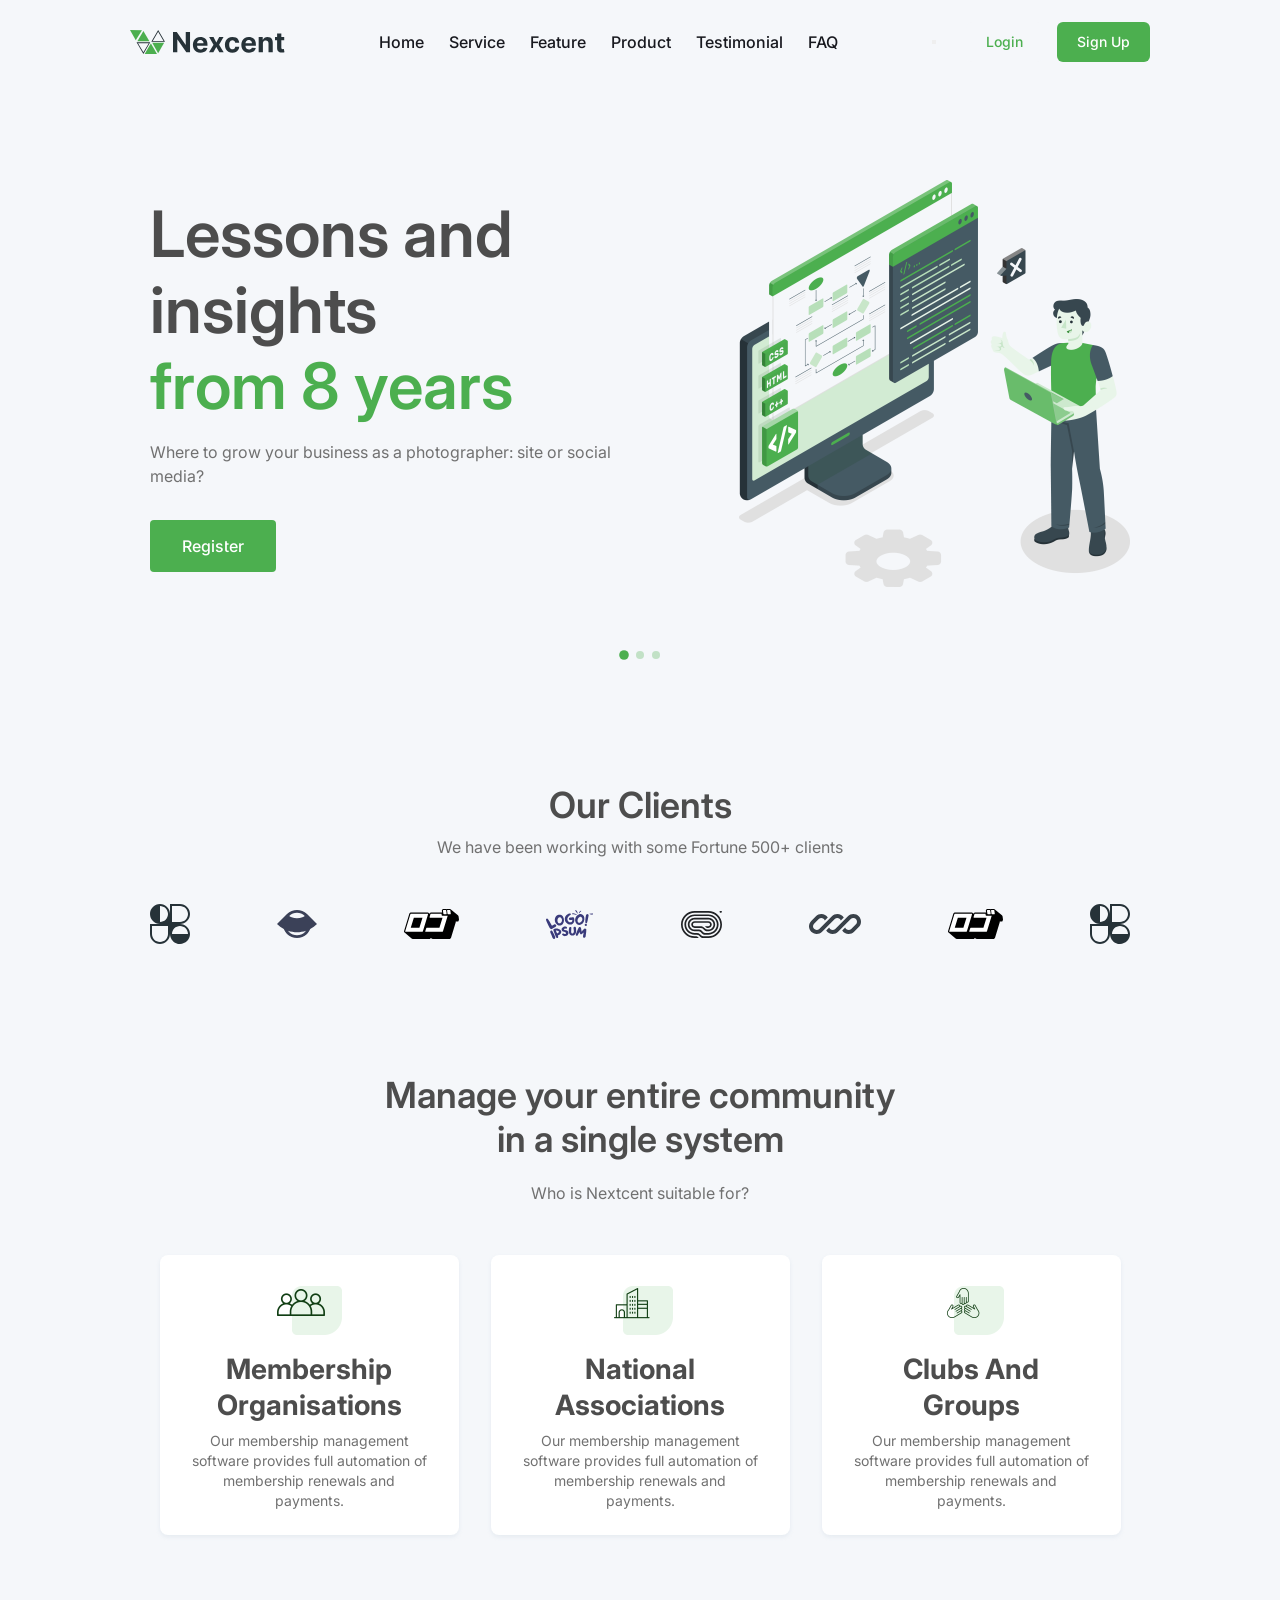
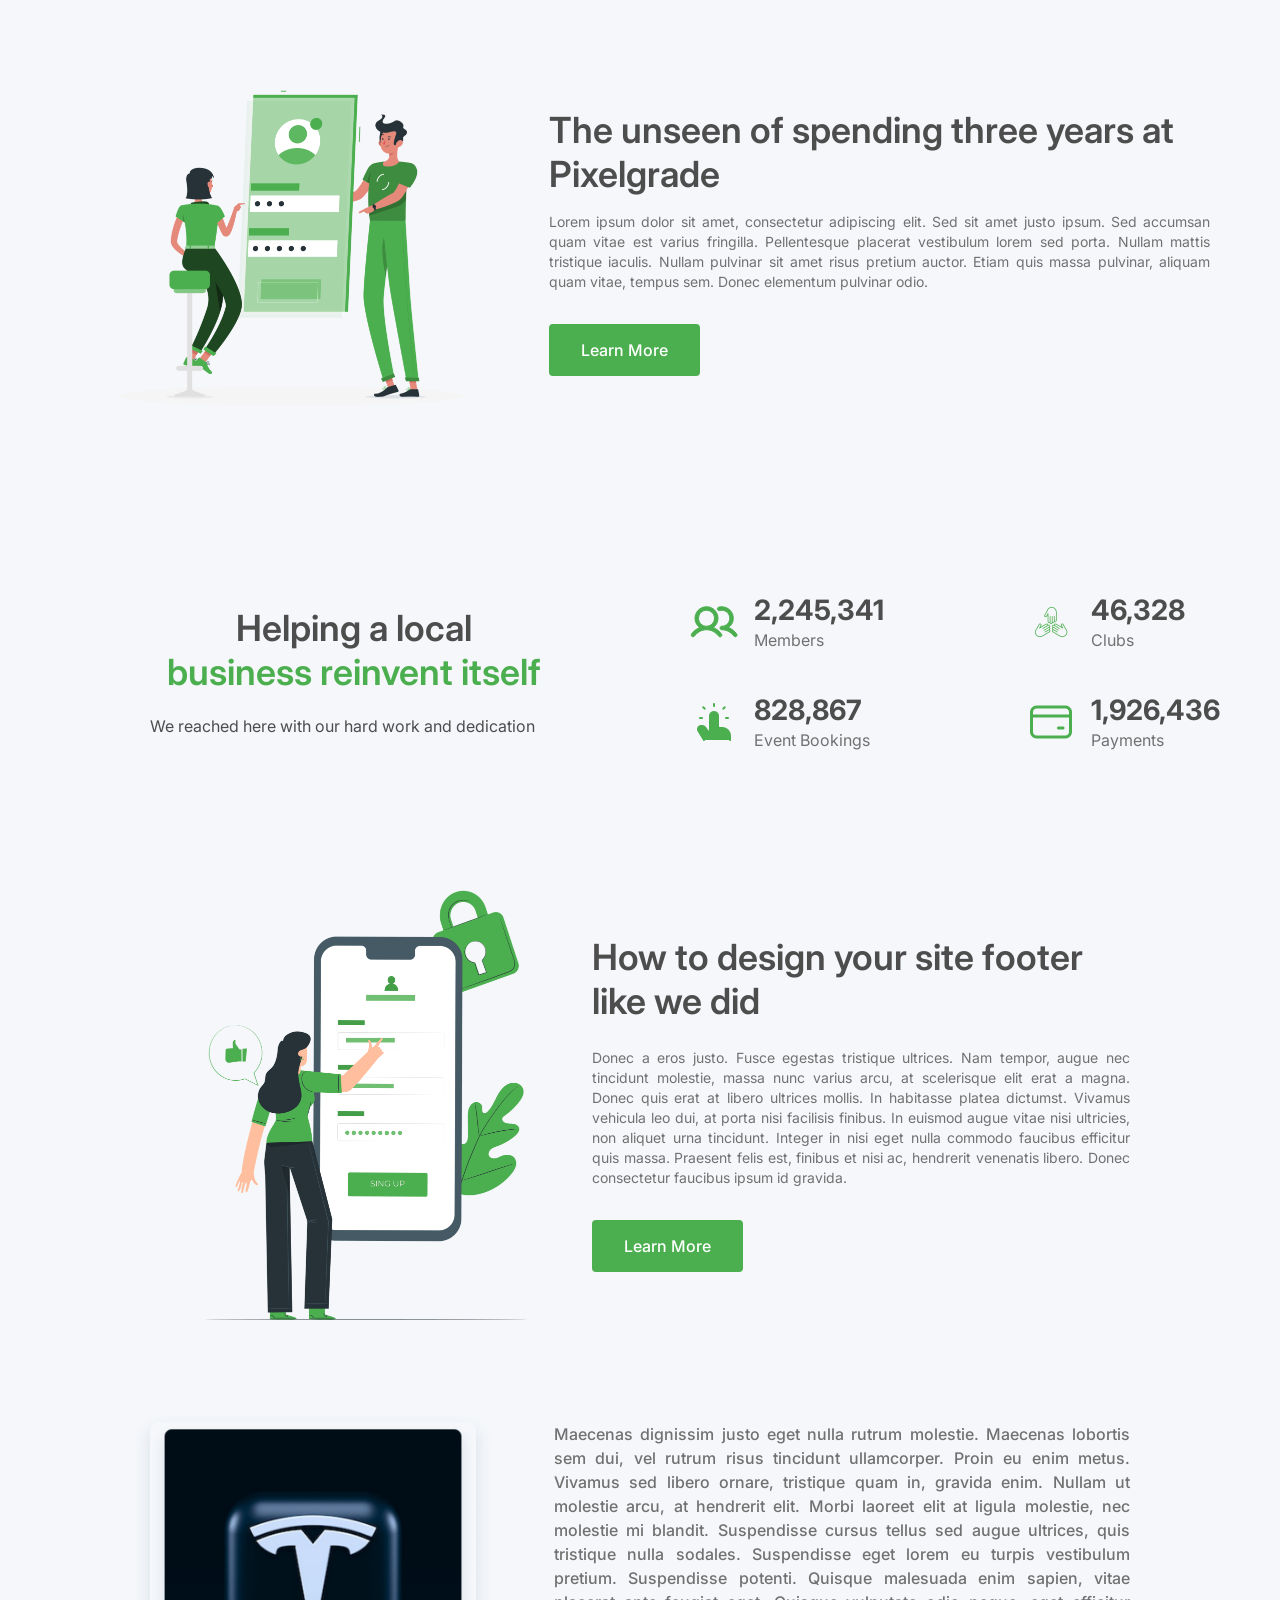
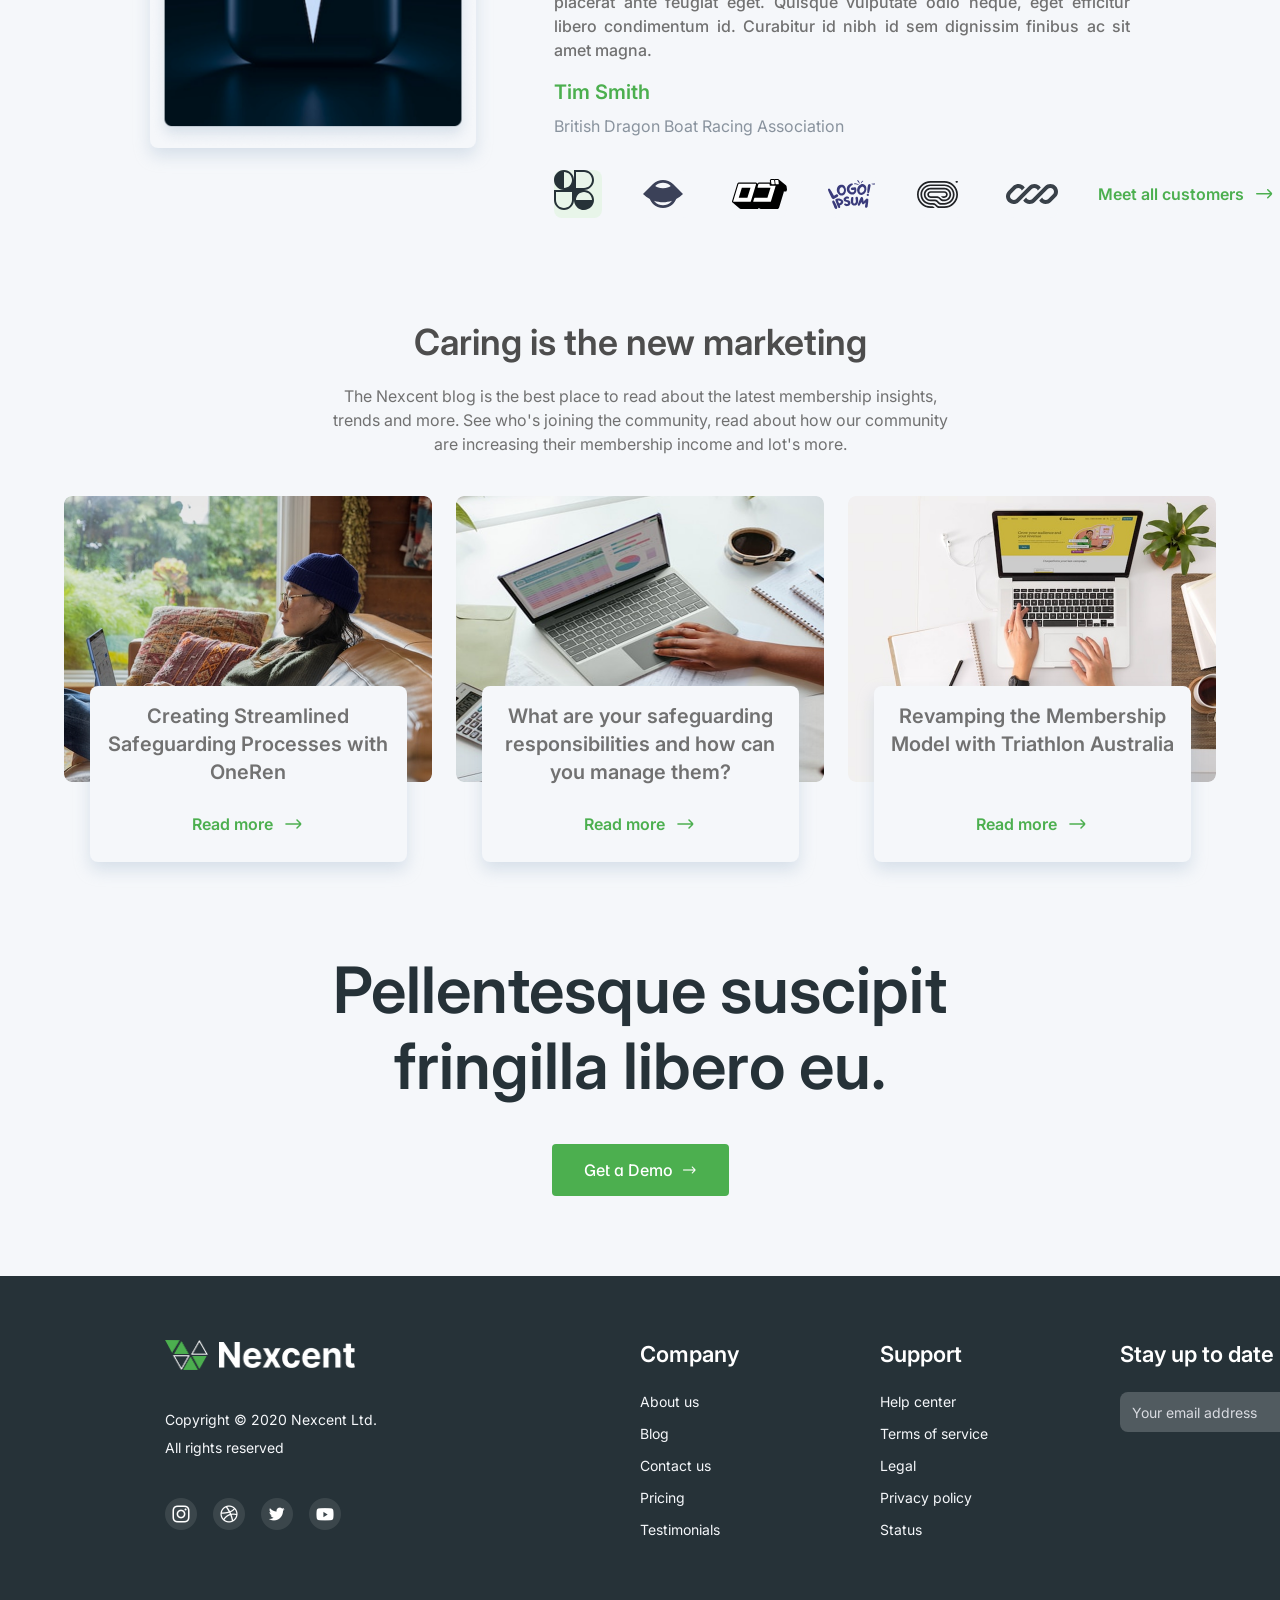
==== commit 8b42002b: "Add files via upload" ====
--- a/index.html
+++ b/index.html
@@ -43,7 +43,7 @@
         <span class="bar"></span>
       </button>
 
-      
+
       <div class="nav-container__actions">
         <button class="btn btn--secondary">Login</button>
         <button class="btn btn--primary">Sign Up</button>
@@ -154,7 +154,7 @@
       <article class="community__card">
         <div class="community__card-header">
           <div class="community__card-icon-wrapper">
-            <img src="./imageS/second.png" alt="National Associations Icon" class="community__card-icon">
+            <img src="./images/second.png" alt="National Associations Icon" class="community__card-icon">
           </div>
           <h3 class="community__card-title">National Associations</h3>
         </div>
